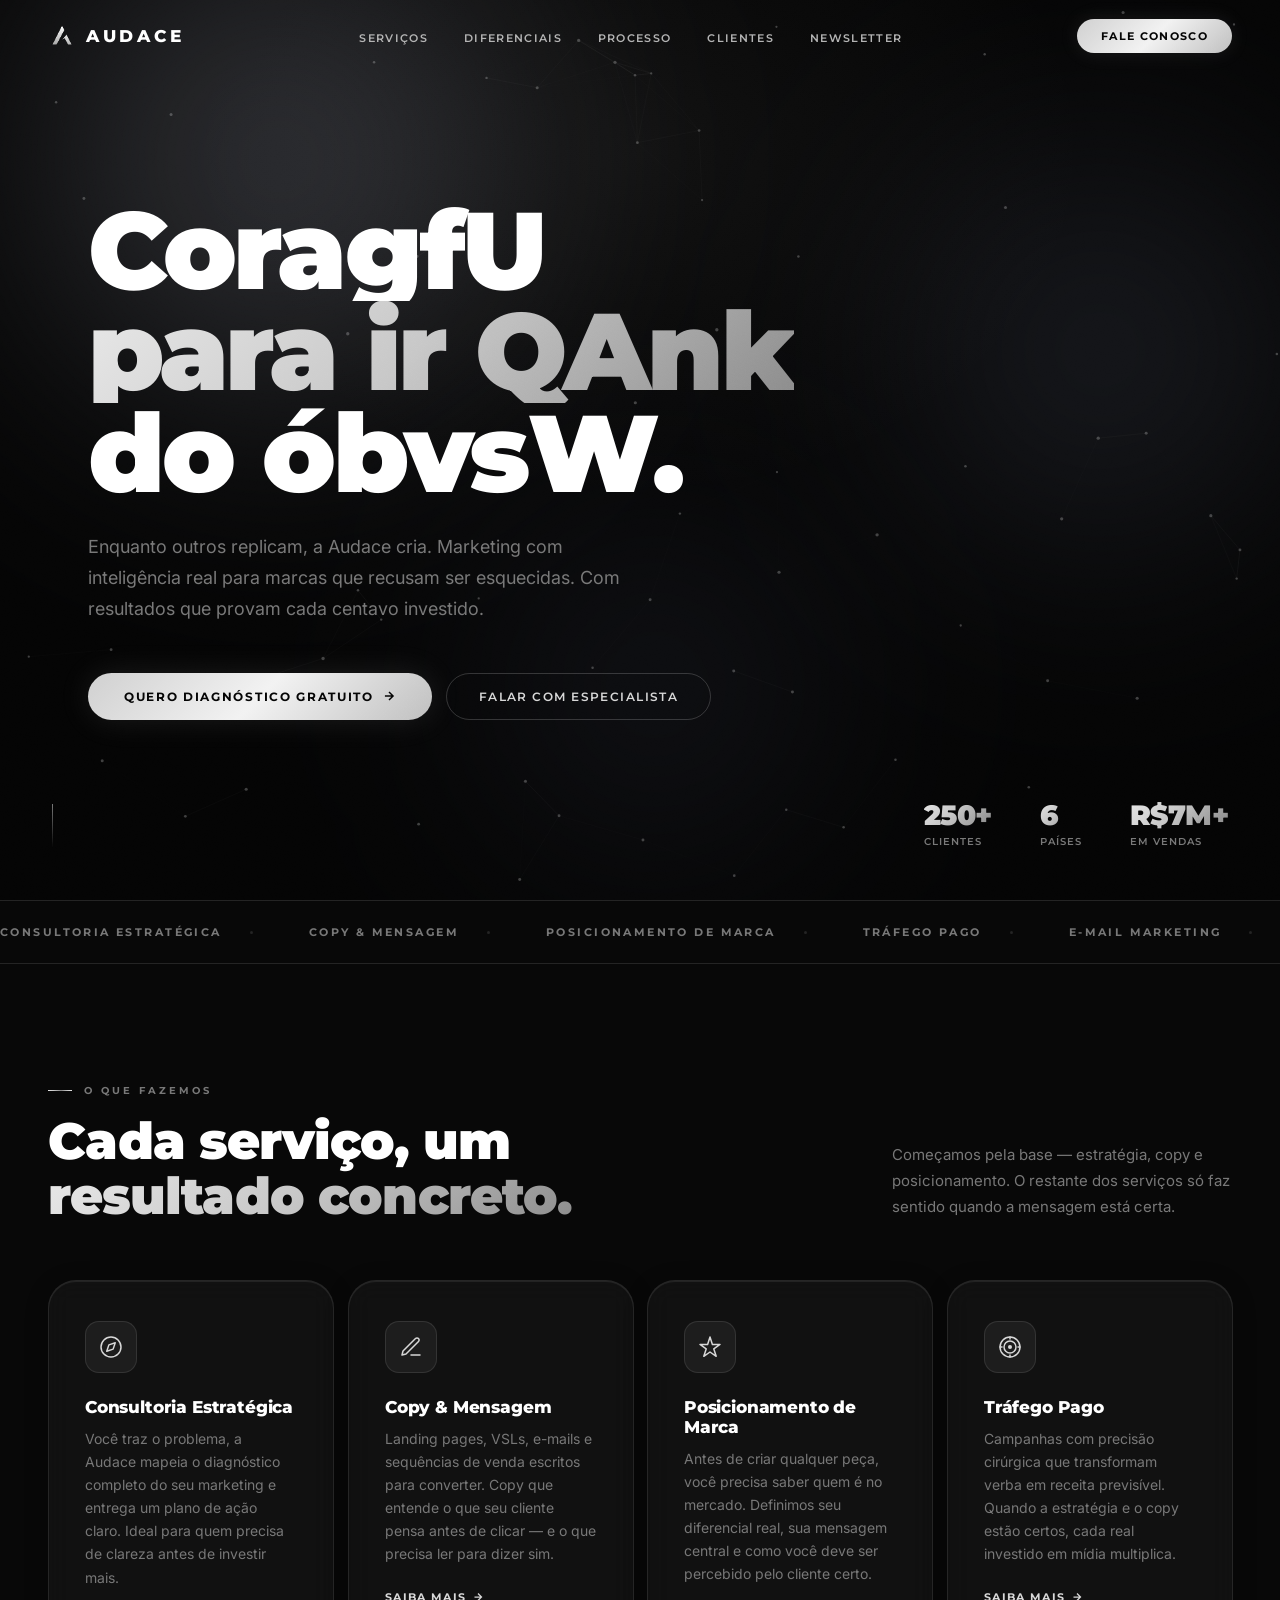
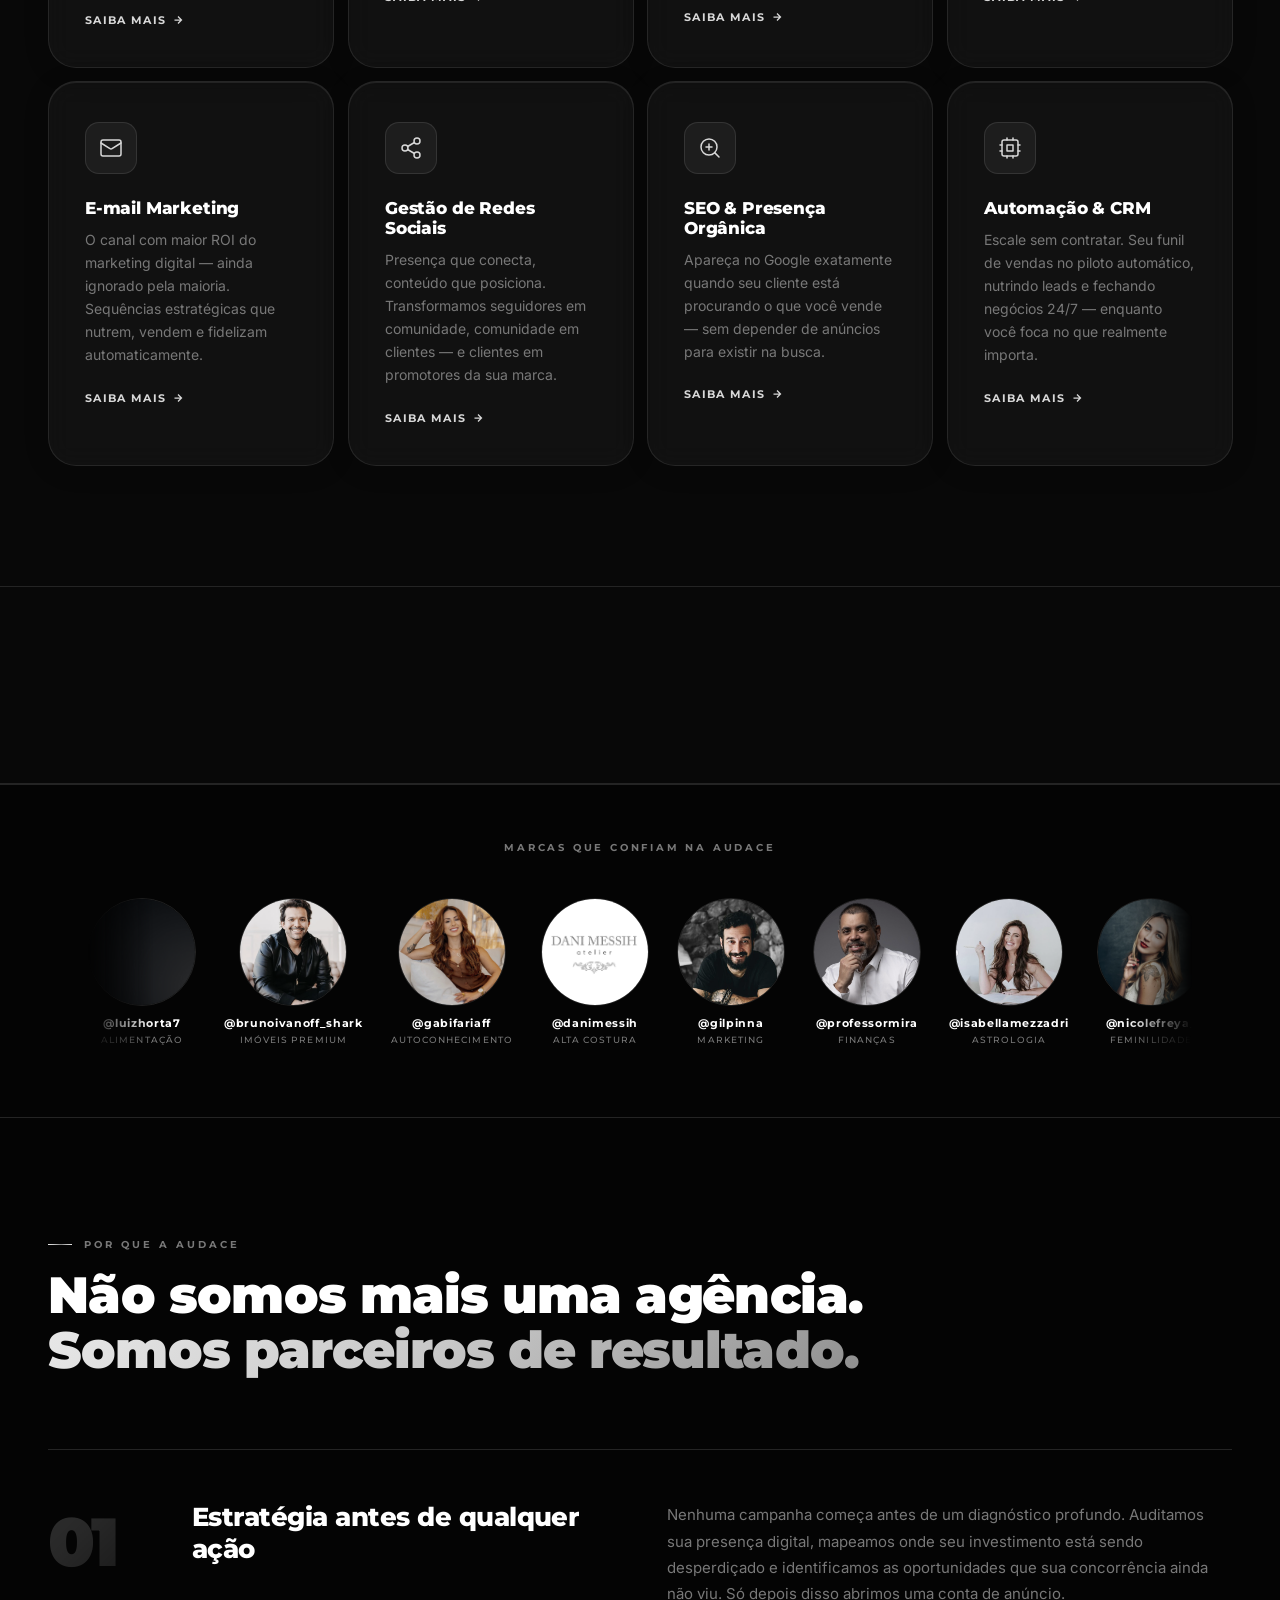
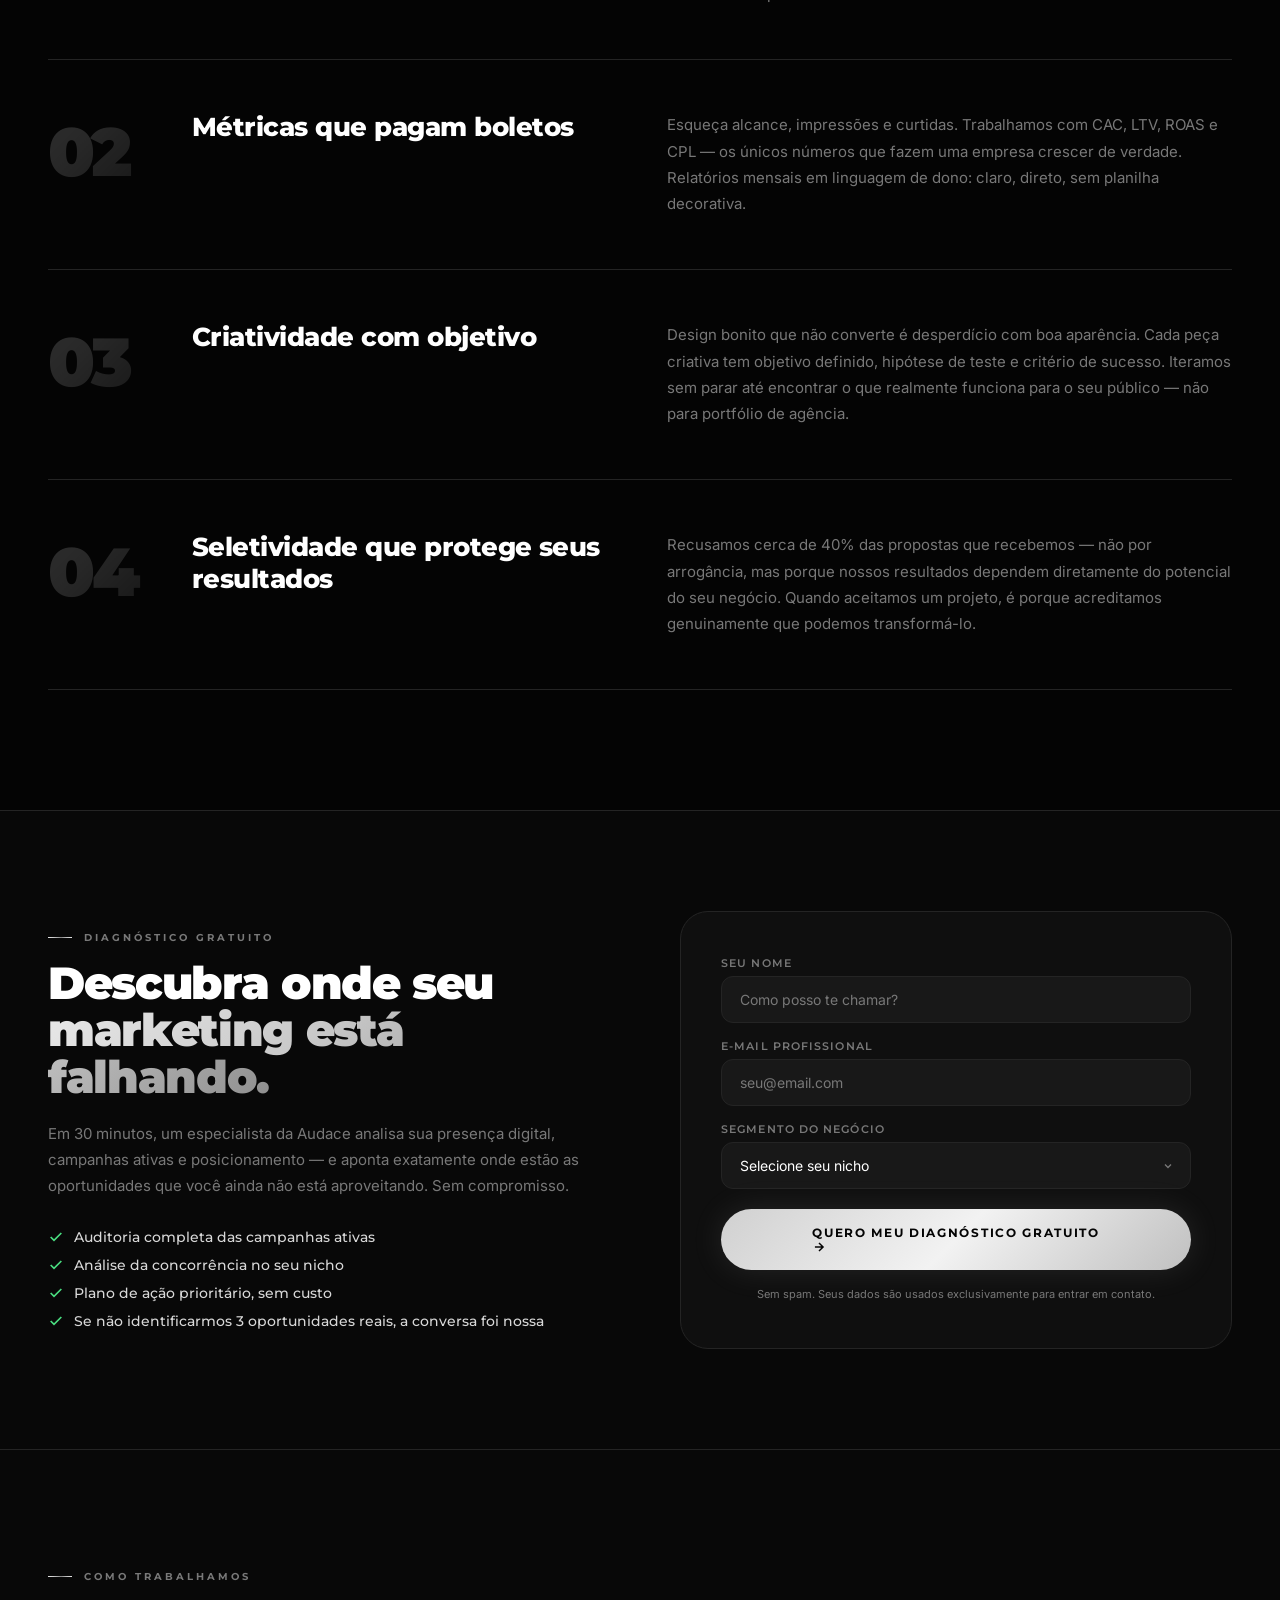
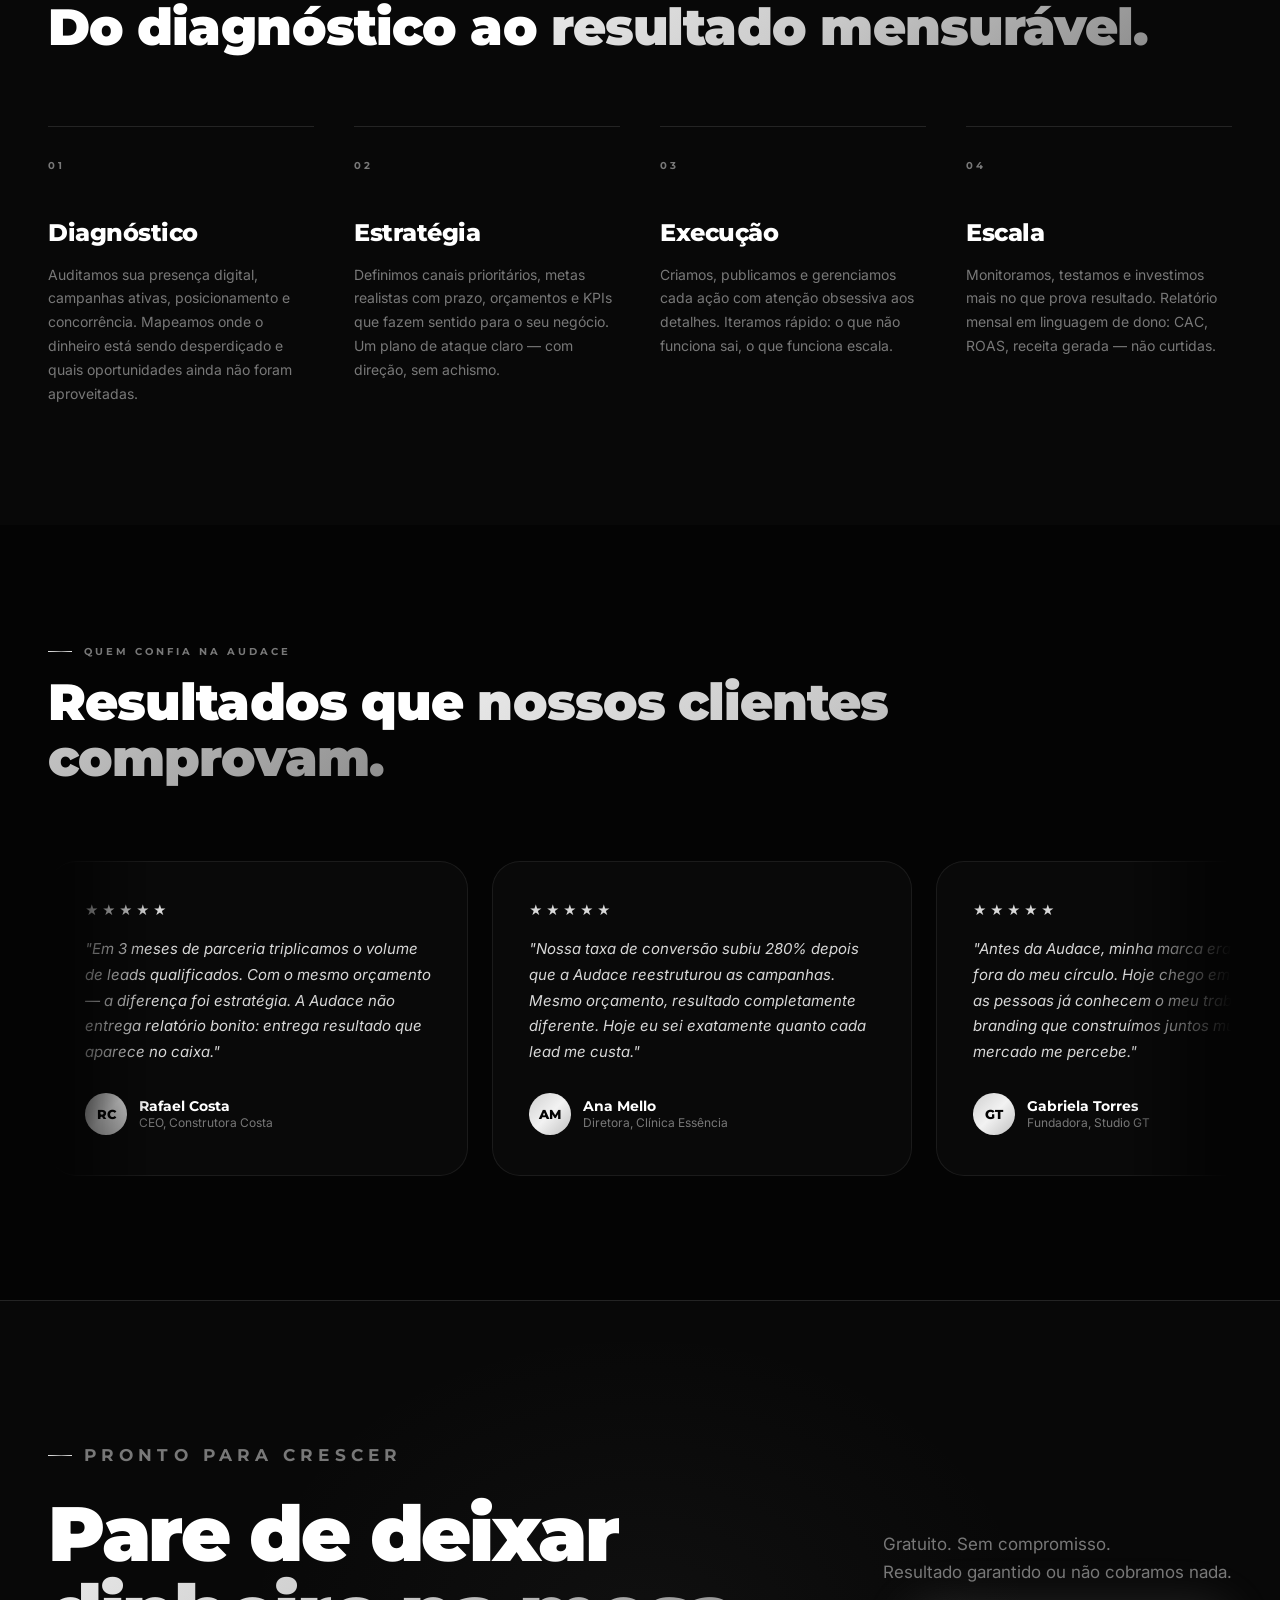
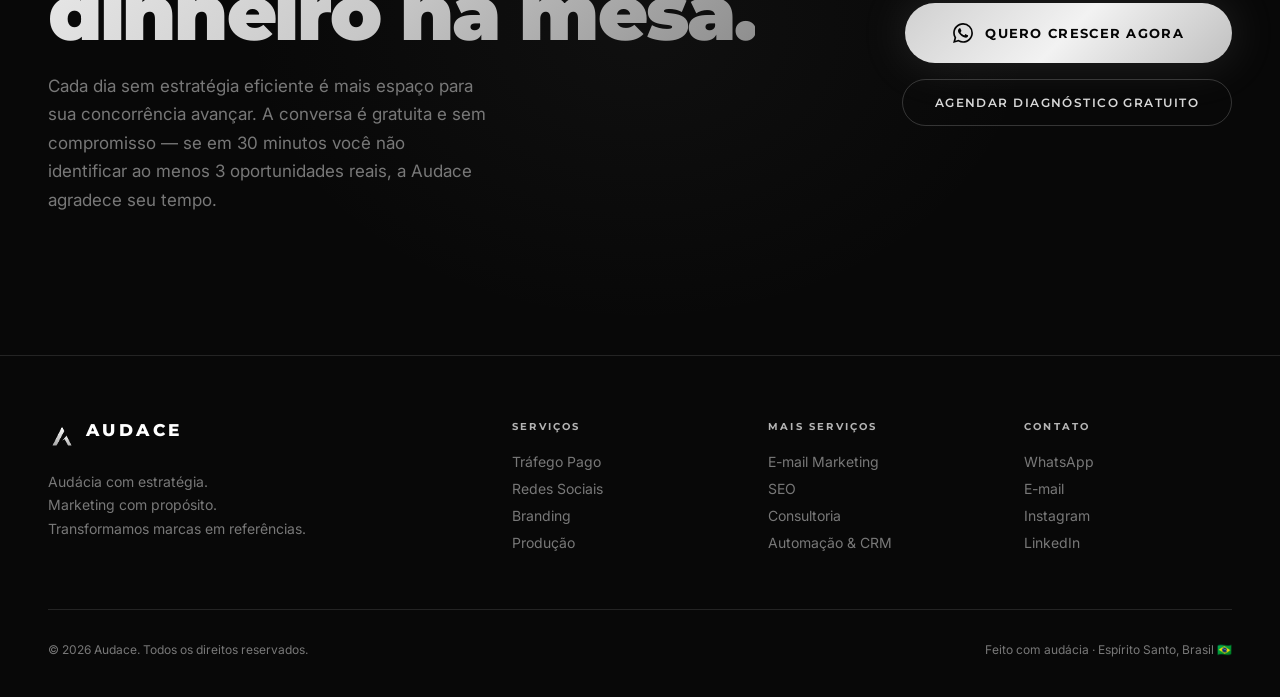
==== index.html @ 220475be "Initial commit — audace-site v2 Co-Authored-By: Claude Sonnet 4.6 <noreply@anthropic.com>" ====
<!DOCTYPE html>
<html lang="pt-BR">
<head>
  <meta charset="UTF-8">
  <meta name="viewport" content="width=device-width, initial-scale=1.0">
  <title>Audace | Marketing que gera receita, não só alcance.</title>
  <meta name="description" content="Agência de marketing digital premium. Tráfego pago, redes sociais, branding e SEO para marcas que querem crescer com previsibilidade — e provar cada centavo investido.">
  <link rel="icon" type="image/svg+xml" href="logo-branca.svg">
  <link rel="stylesheet" href="style.css?v=6">
  <style>
    /* ── HERO ── */
    .hero {
      position: relative;
      min-height: 100vh;
      display: flex;
      align-items: center;
      overflow: hidden;
      background: var(--black);
    }
    canvas#particles {
      position: absolute;
      inset: 0;
      width: 100%; height: 100%;
      opacity: .55;
    }
    .hero-glow {
      position: absolute;
      top: -200px; left: 50%;
      transform: translateX(-50%);
      width: 900px; height: 700px;
      background: radial-gradient(ellipse at center, rgba(160,160,160,0.07) 0%, transparent 70%);
      pointer-events: none;
    }
    .hero-inner {
      position: relative;
      z-index: 2;
      padding: 140px 48px 120px;
      max-width: 1200px;
      margin: 0 auto;
      width: 100%;
    }
    .hero-pretitle {
      display: inline-flex;
      align-items: center;
      gap: 10px;
      font-family: var(--font-head);
      font-size: 11px;
      font-weight: 600;
      letter-spacing: .1em;
      text-transform: uppercase;
      color: var(--silver-light);
      border: 1px solid rgba(255,255,255,0.13);
      box-shadow: inset 0 1px 0 rgba(255,255,255,0.1), 0 4px 20px rgba(0,0,0,0.3);
      padding: 10px 22px;
      border-radius: var(--radius-pill);
      backdrop-filter: blur(16px);
      -webkit-backdrop-filter: blur(16px);
      background: rgba(255,255,255,0.06);
      margin-bottom: 40px;
      opacity: 0;
      animation: fadeSlideUp .8s var(--ease-out) .2s forwards;
    }
    .hero-pretitle span {
      width: 7px; height: 7px;
      background: #4ade80;
      box-shadow: 0 0 8px rgba(74,222,128,0.7), 0 0 16px rgba(74,222,128,0.3);
      border-radius: 50%;
      animation: blink 2s ease-in-out infinite;
    }
    @keyframes blink { 0%,100%{opacity:1;transform:scale(1)} 50%{opacity:.35;transform:scale(.65)} }
    .hero-headline {
      font-family: var(--font-head);
      font-weight: 900;
      font-size: clamp(52px, 8.5vw, 112px);
      line-height: .93;
      letter-spacing: -.03em;
      color: var(--white-pure);
      margin-bottom: 28px;
    }
    .hero-headline .line {
      display: block;
      overflow: hidden;
    }
    .hero-headline .word-inner {
      display: inline-block;
      transform: translateY(110%);
      animation: slideUp .9s var(--ease-out) forwards;
    }
    .hero-headline .line:nth-child(1) .word-inner { animation-delay:.3s; }
    .hero-headline .line:nth-child(2) .word-inner { animation-delay:.45s; }
    .hero-headline .line:nth-child(3) .word-inner { animation-delay:.6s; }
    @keyframes slideUp { to { transform: translateY(0); } }
    .hero-sub {
      font-size: clamp(15px, 1.6vw, 18px);
      line-height: 1.72;
      color: var(--silver-dark);
      max-width: 560px;
      margin-bottom: 48px;
      opacity: 0;
      animation: fadeSlideUp .8s var(--ease-out) .85s forwards;
    }
    .hero-ctas {
      display: flex;
      gap: 14px;
      flex-wrap: wrap;
      opacity: 0;
      animation: fadeSlideUp .8s var(--ease-out) 1s forwards;
    }
    @keyframes fadeSlideUp { from{opacity:0;transform:translateY(20px)} to{opacity:1;transform:none} }
    .hero-numbers {
      position: absolute;
      bottom: 52px; right: 52px;
      display: flex;
      gap: 48px;
      opacity: 0;
      animation: fadeSlideUp .8s var(--ease-out) 1.2s forwards;
    }
    .hn-val {
      font-family: var(--font-head);
      font-weight: 900;
      font-size: 28px;
      letter-spacing: -.02em;
      background: var(--grad-silver);
      background-size: 200% auto;
      -webkit-background-clip: text;
      -webkit-text-fill-color: transparent;
      background-clip: text;
    }
    .hn-lbl {
      font-family: var(--font-head);
      font-size: 10px;
      font-weight: 600;
      letter-spacing: .1em;
      text-transform: uppercase;
      color: var(--silver-dark);
      margin-top: 3px;
    }
    .scroll-indicator {
      position: absolute;
      bottom: 52px; left: 52px;
      display: flex;
      flex-direction: column;
      align-items: flex-start;
      gap: 8px;
      opacity: 0;
      animation: fadeSlideUp .6s var(--ease-out) 1.4s forwards;
    }
    .scroll-indicator span {
      font-family: var(--font-head);
      font-size: 9px;
      font-weight: 600;
      letter-spacing: .3em;
      color: var(--silver-dark);
      text-transform: uppercase;
    }
    .scroll-bar {
      width: 1px; height: 44px;
      background: linear-gradient(to bottom, var(--silver-dark), transparent);
      animation: scrollPulse 2s ease-in-out infinite;
    }
    @keyframes scrollPulse { 0%,100%{opacity:.5;transform:scaleY(1)} 50%{opacity:1;transform:scaleY(.6)} }

    /* ── MARQUEE ── */
    .marquee-wrap {
      padding: 24px 0;
      background: var(--gray-deep);
      border-top: 1px solid var(--gray-border);
      border-bottom: 1px solid var(--gray-border);
      overflow: hidden;
    }
    .marquee-track {
      display: flex;
      gap: 56px;
      animation: marquee 30s linear infinite;
      width: max-content;
    }
    .marquee-track.rev { animation: marqueeRev 30s linear infinite; margin-top: 12px; }
    @keyframes marquee { from{transform:translateX(0)} to{transform:translateX(-50%)} }
    @keyframes marqueeRev { from{transform:translateX(-50%)} to{transform:translateX(0)} }
    .mq-item {
      font-family: var(--font-head);
      font-size: 11px;
      font-weight: 700;
      letter-spacing: .22em;
      color: var(--silver-dark);
      text-transform: uppercase;
      white-space: nowrap;
      display: flex;
      align-items: center;
      gap: 28px;
    }
    .mq-dot { width: 3px; height: 3px; background: var(--gray-border); border-radius: 50%; }

    /* ── SERVICES GRID ── */
    .services-grid {
      display: grid;
      grid-template-columns: repeat(4, 1fr);
      gap: 14px;
      margin-top: 56px;
    }

    /* ── STATS BAND ── */
    .stats-band {
      background: var(--gray-deep);
      border-top: 1px solid var(--gray-border);
      border-bottom: 1px solid var(--gray-border);
      padding: 0;
    }
    .stats-inner {
      max-width: 1200px;
      margin: 0 auto;
      display: grid;
      grid-template-columns: repeat(4, 1fr);
    }
    .stat-box {
      padding: 56px 40px;
      text-align: center;
      border-right: 1px solid var(--gray-border);
    }
    .stat-box:last-child { border-right: none; }
    .stat-val {
      font-family: var(--font-head);
      font-weight: 900;
      font-size: 60px;
      line-height: 1;
      letter-spacing: -.03em;
      background: var(--grad-silver);
      background-size: 200% auto;
      -webkit-background-clip: text;
      -webkit-text-fill-color: transparent;
      background-clip: text;
      animation: shine 6s linear infinite;
    }
    .stat-lbl {
      font-family: var(--font-head);
      font-size: 11px;
      font-weight: 600;
      letter-spacing: .18em;
      text-transform: uppercase;
      color: var(--silver-dark);
      margin-top: 8px;
    }

    /* ── WHY US ── */
    .why-grid {
      display: grid;
      grid-template-columns: repeat(2, 1fr);
      gap: 2px;
      margin-top: 56px;
      background: var(--gray-border);
      border: 1px solid var(--gray-border);
      border-radius: var(--radius-lg);
      overflow: hidden;
    }
    .why-cell {
      background: var(--gray-deep);
      padding: 52px 48px;
      transition: background .3s;
    }
    .why-cell:hover { background: var(--gray-mid); }
    .why-num {
      font-family: var(--font-head);
      font-size: 10px;
      font-weight: 700;
      letter-spacing: .25em;
      color: var(--silver-dark);
      margin-bottom: 20px;
    }
    .why-cell h3 {
      font-family: var(--font-head);
      font-size: 22px;
      font-weight: 800;
      letter-spacing: -.01em;
      color: var(--white-pure);
      margin-bottom: 12px;
    }
    .why-cell p { font-size: 15px; line-height: 1.72; color: var(--silver-dark); }

    /* ── PROCESS ── */
    .process-steps {
      display: grid;
      grid-template-columns: repeat(4, 1fr);
      gap: 2px;
      margin-top: 56px;
      background: var(--gray-border);
      border-radius: var(--radius-lg);
      overflow: hidden;
      border: 1px solid var(--gray-border);
    }
    .step {
      background: var(--gray-deep);
      padding: 44px 36px;
      position: relative;
    }
    .step::before {
      content: attr(data-step);
      font-family: var(--font-head);
      font-size: 10px;
      font-weight: 700;
      letter-spacing: .25em;
      color: var(--silver-dark);
      display: block;
      margin-bottom: 20px;
    }
    .step h3 {
      font-family: var(--font-head);
      font-size: 18px;
      font-weight: 800;
      color: var(--white-pure);
      margin-bottom: 10px;
    }
    .step p { font-size: 14px; line-height: 1.68; color: var(--silver-dark); }

    /* ── TESTIMONIALS ── */
    .testi-grid {
      display: grid;
      grid-template-columns: repeat(3, 1fr);
      gap: 18px;
      margin-top: 56px;
    }
    .testi-card {
      background: rgba(255,255,255,0.022);
      border: 1px solid rgba(255,255,255,0.07);
      border-radius: var(--radius-lg);
      padding: 40px 36px;
      transition: border-color .35s, transform .4s var(--ease-out);
    }
    .testi-card:hover { border-color: rgba(200,200,200,0.18); transform: translateY(-5px); }
    .stars { font-size: 13px; letter-spacing: 3px; color: var(--silver-light); margin-bottom: 18px; }
    .testi-text { font-size: 15px; line-height: 1.72; color: var(--silver-light); font-style: italic; margin-bottom: 28px; }
    .testi-author { display: flex; align-items: center; gap: 12px; }
    .avatar {
      width: 42px; height: 42px;
      border-radius: 50%;
      background: var(--grad-btn);
      display: flex; align-items: center; justify-content: center;
      font-family: var(--font-head);
      font-size: 13px; font-weight: 800;
      color: var(--black);
      flex-shrink: 0;
    }
    .author-name { font-family: var(--font-head); font-size: 14px; font-weight: 700; color: var(--white-pure); }
    .author-role { font-size: 12px; color: var(--silver-dark); }

    /* ── SERVICES EDITORIAL ── */
    .services-editorial { margin-top: 56px; border-top: 1px solid var(--gray-border); }
    .svc-row {
      display: grid;
      grid-template-columns: 52px 1fr 40%;
      gap: 32px;
      align-items: center;
      padding: 28px 0;
      border-bottom: 1px solid var(--gray-border);
      text-decoration: none;
      color: inherit;
      position: relative;
    }
    .svc-num {
      font-family: var(--font-head);
      font-size: 11px; font-weight: 700; letter-spacing: .2em;
      color: var(--silver-dark); transition: color .3s;
    }
    .svc-name {
      font-family: var(--font-head);
      font-size: clamp(20px, 2.6vw, 36px);
      font-weight: 800; letter-spacing: -.025em;
      color: var(--white-pure); line-height: 1;
      transition: letter-spacing .5s var(--ease-out), color .3s;
    }
    .svc-name::after {
      content: ' →';
      opacity: 0; display: inline-block;
      transform: translateX(-8px);
      transition: opacity .3s, transform .4s var(--ease-out);
      font-weight: 400; color: var(--silver-light);
    }
    .svc-desc {
      font-size: 14px; line-height: 1.7;
      color: var(--silver-dark);
      opacity: 0; transform: translateX(8px);
      transition: opacity .4s var(--ease-out), transform .4s var(--ease-out);
    }
    .svc-row:hover .svc-name { letter-spacing: -.01em; color: var(--silver-light); }
    .svc-row:hover .svc-name::after { opacity: 1; transform: translateX(0); }
    .svc-row:hover .svc-desc { opacity: 1; transform: translateX(0); }
    .svc-row:hover .svc-num { color: var(--white-pure); }

    /* ── PROCESS EDITORIAL ── */
    .process-editorial {
      display: grid;
      grid-template-columns: repeat(4, 1fr);
      gap: 40px;
      margin-top: 72px;
    }
    .pe-step { border-top: 1px solid var(--gray-border); padding-top: 32px; }
    .pe-step-label {
      display: block;
      font-family: var(--font-head);
      font-size: 10px; font-weight: 700; letter-spacing: .3em;
      color: var(--silver-dark); text-transform: uppercase;
      margin-bottom: 48px;
    }
    .pe-step h3 {
      font-family: var(--font-head);
      font-size: 24px; font-weight: 800; letter-spacing: -.02em;
      color: var(--white-pure); margin-bottom: 16px; line-height: 1.1;
    }
    .pe-step p { font-size: 14px; line-height: 1.7; color: var(--silver-dark); }

    /* ── CTA EDITORIAL ── */
    .cta-editorial {
      display: grid;
      grid-template-columns: 1fr auto;
      gap: 80px;
      align-items: center;
      text-align: left;
    }
    .cta-right-col {
      display: flex; flex-direction: column;
      align-items: flex-end; gap: 16px;
      min-width: 220px;
    }
    .cta-aside { font-size: 13px; line-height: 1.72; color: var(--silver-dark); text-align: right; }

    /* ── EDITORIAL WHY US ── */
    .why-editorial { margin-top: 72px; border-top: 1px solid var(--gray-border); }
    .why-strip {
      display: grid;
      grid-template-columns: 96px 1fr;
      gap: 48px;
      align-items: start;
      padding: 52px 0;
      border-bottom: 1px solid var(--gray-border);
      cursor: default;
    }
    .why-strip-num {
      font-family: var(--font-head);
      font-size: 68px;
      font-weight: 900;
      line-height: 1;
      letter-spacing: -.04em;
      background: var(--grad-silver);
      background-size: 200% auto;
      -webkit-background-clip: text;
      -webkit-text-fill-color: transparent;
      background-clip: text;
      opacity: .18;
      transition: opacity .5s var(--ease-out);
      padding-top: 6px;
    }
    .why-strip:hover .why-strip-num { opacity: .8; }
    .why-strip-body {
      display: grid;
      grid-template-columns: 1fr 1.3fr;
      gap: 40px;
      align-items: start;
    }
    .why-strip-body h3 {
      font-family: var(--font-head);
      font-size: 26px;
      font-weight: 800;
      letter-spacing: -.02em;
      color: var(--white-pure);
      line-height: 1.2;
    }
    .why-strip-body p { font-size: 15px; line-height: 1.75; color: var(--silver-dark); }

    /* ── EDITORIAL TESTIMONIALS ── */
    .testi-editorial {
      margin-top: 72px;
      position: relative;
      padding-bottom: 64px;
      border-bottom: 1px solid var(--gray-border);
    }
    .testi-quote-mark {
      font-family: Georgia, 'Times New Roman', serif;
      font-size: 260px;
      line-height: .6;
      color: rgba(255,255,255,.04);
      position: absolute;
      top: -10px; left: -20px;
      pointer-events: none;
      user-select: none;
      z-index: 0;
    }
    .testi-featured-text {
      font-family: var(--font-head);
      font-size: clamp(22px, 2.8vw, 36px);
      font-weight: 500;
      line-height: 1.45;
      letter-spacing: -.02em;
      color: var(--white-pure);
      max-width: 860px;
      margin: 0 0 40px;
      font-style: normal;
      position: relative;
      z-index: 1;
    }
    .testi-featured-author { display: flex; align-items: center; gap: 16px; position: relative; z-index: 1; }
    .testi-secondary-grid { display: grid; grid-template-columns: 1fr 1fr; }
    .testi-secondary { padding: 48px 48px 0 0; border-right: 1px solid var(--gray-border); }
    .testi-secondary:last-child { border-right: none; padding-left: 48px; padding-right: 0; }
    .testi-secondary-text { font-size: 16px; line-height: 1.72; color: var(--silver-light); font-style: italic; margin-bottom: 24px; }
    .testi-secondary-author { display: flex; align-items: center; gap: 12px; }

    /* ── CTA FINAL ── */
    .cta-final {
      padding: 140px 48px;
      position: relative;
      overflow: hidden;
      background: var(--gray-deep);
      border-top: 1px solid var(--gray-border);
    }
    .cta-final::before {
      content: '';
      position: absolute;
      top: 50%; left: 50%;
      transform: translate(-50%,-50%);
      width: 800px; height: 600px;
      background: radial-gradient(ellipse, rgba(140,140,140,0.06) 0%, transparent 70%);
      pointer-events: none;
    }
    .cta-final h2 {
      font-family: var(--font-head);
      font-weight: 900;
      font-size: clamp(40px, 6vw, 84px);
      line-height: 1.03;
      letter-spacing: -.03em;
      color: var(--white-pure);
      margin-bottom: 20px;
      position: relative;
      text-align: left;
    }
    .cta-final p {
      font-size: 17px;
      line-height: 1.68;
      color: var(--silver-dark);
      max-width: 460px;
      margin: 0;
      position: relative;
      text-align: left;
    }
    .cta-row { display: flex; gap: 14px; justify-content: center; flex-wrap: wrap; position: relative; }

    /* ── RESPONSIVE ── */
    @media (max-width: 1100px) { .services-grid { grid-template-columns: repeat(2,1fr); } .stats-inner { grid-template-columns: repeat(2,1fr); } .stat-box:nth-child(2) { border-right: none; } .stat-box:nth-child(3) { border-top: 1px solid var(--gray-border); } }
    /* ── TESTIMONIALS MARQUEE ── */
    .testi-marquee-wrap {
      overflow: hidden;
      margin-top: 56px;
      padding: 20px 0 4px;
      mask-image: linear-gradient(to right, transparent 0%, black 9%, black 91%, transparent 100%);
      -webkit-mask-image: linear-gradient(to right, transparent 0%, black 9%, black 91%, transparent 100%);
    }
    .testi-track {
      display: flex;
      will-change: transform;
      animation: testiScroll 65s linear infinite;
    }
    .testi-track:hover { animation-play-state: paused; }
    @keyframes testiScroll {
      from { transform: translateX(0); }
      to   { transform: translateX(-50%); }
    }
    .testi-track .testi-card {
      width: 420px;
      flex-shrink: 0;
      margin-right: 24px;
    }

    @media (max-width: 1024px) { .svc-row { grid-template-columns: 44px 1fr; } .svc-desc { display: none; } .process-editorial { grid-template-columns: repeat(2, 1fr); } .cta-editorial { grid-template-columns: 1fr; gap: 48px; } .cta-right-col { align-items: flex-start; } .cta-aside { text-align: left; } }
    @media (max-width: 768px) { .hero-inner { padding: 120px 24px 100px; } .hero-numbers { display: none; } .scroll-indicator { display: none; } .why-grid { grid-template-columns: 1fr; } .process-steps { grid-template-columns: repeat(2,1fr); } .testi-grid { grid-template-columns: 1fr; } .why-strip { grid-template-columns: 56px 1fr; gap: 24px; padding: 36px 0; } .why-strip-num { font-size: 44px; } .why-strip-body { grid-template-columns: 1fr; gap: 12px; } .testi-secondary-grid { grid-template-columns: 1fr; } .testi-secondary { padding: 36px 0 0; border-right: none; border-top: 1px solid var(--gray-border); } .testi-secondary:last-child { padding-left: 0; } .testi-quote-mark { font-size: 140px; } .svc-row { grid-template-columns: 36px 1fr; gap: 16px; padding: 22px 0; } .svc-name { font-size: 22px; } }
    @media (max-width: 600px) { .services-grid { grid-template-columns: 1fr; } .stats-inner { grid-template-columns: repeat(2,1fr); } .process-steps { grid-template-columns: 1fr; } .process-editorial { grid-template-columns: 1fr; } }

    /* ── CLIENTS LOGO BAR ── */
    .clients-section {
      background: var(--black);
      border-top: 1px solid var(--gray-border);
      border-bottom: 1px solid var(--gray-border);
      padding: 56px 0;
      overflow: hidden;
    }
    .clients-inner { max-width: 1200px; margin: 0 auto; padding: 0 48px; }
    .clients-label {
      font-family: var(--font-head);
      font-size: 10px;
      font-weight: 700;
      letter-spacing: .28em;
      text-transform: uppercase;
      color: var(--silver-dark);
      text-align: center;
      margin-bottom: 36px;
    }
    .clients-track-wrap {
      overflow-x: auto;
      overflow-y: hidden;
      -webkit-overflow-scrolling: touch;
      scrollbar-width: none;
      cursor: grab;
      mask-image: linear-gradient(to right, transparent 0%, black 6%, black 94%, transparent 100%);
      -webkit-mask-image: linear-gradient(to right, transparent 0%, black 6%, black 94%, transparent 100%);
    }
    .clients-track-wrap::-webkit-scrollbar { display: none; }
    .clients-track-wrap.dragging { cursor: grabbing; }
    .clients-track-wrap.dragging .clients-track { animation-play-state: paused; }
    .clients-track {
      display: flex;
      gap: 28px;
      width: max-content;
      animation: clientsScroll 50s linear infinite;
      padding: 8px 0 16px;
    }
    .clients-track:hover { animation-play-state: paused; }
    @keyframes clientsScroll {
      from { transform: translateX(0); }
      to   { transform: translateX(-50%); }
    }
    .client-item {
      display: flex;
      flex-direction: column;
      align-items: center;
      gap: 10px;
      flex-shrink: 0;
      cursor: pointer;
      transition: transform .3s var(--ease-out);
    }
    .client-item:hover { transform: translateY(-4px); }
    .client-item img {
      width: 108px;
      height: 108px;
      border-radius: 50%;
      object-fit: cover;
      border: 1.5px solid var(--gray-border);
      filter: grayscale(30%);
      transition: filter .35s, border-color .35s;
    }
    .client-item:hover img {
      filter: grayscale(0%);
      border-color: var(--silver-dark);
    }
    .client-item span {
      font-family: var(--font-head);
      font-size: 11px;
      font-weight: 700;
      letter-spacing: .06em;
      color: #fff;
      white-space: nowrap;
    }
    .client-item .client-nicho {
      font-size: 9px;
      font-weight: 500;
      letter-spacing: .12em;
      text-transform: uppercase;
      color: var(--silver-dark);
      margin-top: -6px;
    }

    /* ── LEAD CAPTURE FORM ── */
    .lead-form-section {
      background: var(--gray-deep);
      border-top: 1px solid var(--gray-border);
      border-bottom: 1px solid var(--gray-border);
      padding: 100px 48px;
    }
    .lead-form-inner {
      max-width: 1200px;
      margin: 0 auto;
      display: grid;
      grid-template-columns: 1fr 1fr;
      gap: 80px;
      align-items: center;
    }
    .lead-form-title {
      font-family: var(--font-head);
      font-weight: 900;
      font-size: clamp(30px, 3.5vw, 48px);
      line-height: 1.05;
      letter-spacing: -.03em;
      color: var(--white-pure);
      margin: 16px 0 20px;
    }
    .lead-form-sub {
      font-size: 15px;
      line-height: 1.75;
      color: var(--silver-dark);
      margin-bottom: 28px;
    }
    .lead-form-benefits {
      display: flex;
      flex-direction: column;
      gap: 10px;
      list-style: none;
    }
    .lead-form-benefits li {
      display: flex;
      align-items: center;
      gap: 10px;
      font-size: 14px;
      color: var(--silver-light);
      font-family: var(--font-head);
      font-weight: 500;
    }
    .lead-form-benefits li svg { color: #4ade80; flex-shrink: 0; }
    .lead-form-right {
      background: rgba(255,255,255,0.028);
      border: 1px solid var(--gray-border);
      border-radius: var(--radius-lg);
      padding: 44px 40px;
    }
    .lead-form {
      display: flex;
      flex-direction: column;
      gap: 16px;
    }
    .form-group {
      display: flex;
      flex-direction: column;
      gap: 6px;
    }
    .form-group label {
      font-family: var(--font-head);
      font-size: 11px;
      font-weight: 600;
      letter-spacing: .1em;
      text-transform: uppercase;
      color: var(--silver-dark);
    }
    .form-group input,
    .form-group select {
      background: rgba(255,255,255,0.04);
      border: 1px solid var(--gray-border);
      border-radius: var(--radius-sm);
      padding: 14px 18px;
      font-family: var(--font-body);
      font-size: 14px;
      color: var(--white-pure);
      outline: none;
      transition: border-color .25s, background .25s;
      -webkit-appearance: none;
      appearance: none;
    }
    .form-group select {
      background-image: url("data:image/svg+xml,%3Csvg xmlns='http://www.w3.org/2000/svg' width='12' height='12' viewBox='0 0 24 24' fill='none' stroke='%23787878' stroke-width='2.5'%3E%3Cpolyline points='6 9 12 15 18 9'/%3E%3C/svg%3E");
      background-repeat: no-repeat;
      background-position: right 16px center;
      padding-right: 40px;
      cursor: pointer;
    }
    .form-group select option { background: #161616; color: var(--white-pure); }
    .form-group input:focus,
    .form-group select:focus {
      border-color: var(--silver-dark);
      background: rgba(255,255,255,0.07);
    }
    .form-group input::placeholder { color: var(--silver-dark); }
    .lead-form-btn { width: 100%; justify-content: center; margin-top: 4px; }
    .form-privacy {
      font-size: 11px;
      color: var(--silver-dark);
      text-align: center;
      line-height: 1.6;
    }
    .lead-form-success {
      flex-direction: column;
      align-items: center;
      text-align: center;
      gap: 12px;
      padding: 20px 0;
    }
    .lead-form-success svg { color: #4ade80; }
    .lead-form-success h3 {
      font-family: var(--font-head);
      font-size: 20px;
      font-weight: 800;
      color: var(--white-pure);
    }
    .lead-form-success p { font-size: 14px; color: var(--silver-dark); }

    /* ── EXIT INTENT POPUP ── */
    .exit-overlay {
      position: fixed;
      inset: 0;
      background: rgba(0,0,0,0.85);
      backdrop-filter: blur(12px);
      -webkit-backdrop-filter: blur(12px);
      z-index: 99999;
      display: flex;
      align-items: center;
      justify-content: center;
      padding: 24px;
      opacity: 0;
      pointer-events: none;
      transition: opacity .4s var(--ease-out);
    }
    .exit-overlay.active {
      opacity: 1;
      pointer-events: all;
    }
    .exit-popup {
      background: var(--gray-deep);
      border: 1px solid var(--gray-border);
      border-radius: var(--radius-lg);
      max-width: 900px;
      width: 100%;
      position: relative;
      transform: translateY(24px) scale(.97);
      transition: transform .4s var(--ease-out);
      overflow: hidden;
    }
    .exit-overlay.active .exit-popup {
      transform: translateY(0) scale(1);
    }
    .exit-close {
      position: absolute;
      top: 20px; right: 20px;
      background: rgba(255,255,255,0.06);
      border: 1px solid var(--gray-border);
      border-radius: 50%;
      width: 36px; height: 36px;
      display: flex; align-items: center; justify-content: center;
      color: var(--silver-dark);
      cursor: pointer;
      transition: background .2s, color .2s;
      z-index: 2;
    }
    .exit-close:hover { background: rgba(255,255,255,0.12); color: var(--white-pure); }
    .exit-popup-body {
      display: grid;
      grid-template-columns: 1.1fr 1fr;
    }
    .exit-left {
      padding: 52px 48px;
      background: linear-gradient(135deg, rgba(255,255,255,0.025) 0%, transparent 100%);
      border-right: 1px solid var(--gray-border);
    }
    .exit-right {
      padding: 52px 44px;
      display: flex;
      flex-direction: column;
      justify-content: center;
    }
    .exit-icon {
      width: 52px; height: 52px;
      background: rgba(255,255,255,0.06);
      border: 1px solid var(--gray-border);
      border-radius: var(--radius-md);
      display: flex; align-items: center; justify-content: center;
      color: var(--silver-light);
      margin-bottom: 24px;
    }
    .exit-tag {
      font-family: var(--font-head);
      font-size: 10px;
      font-weight: 700;
      letter-spacing: .22em;
      text-transform: uppercase;
      color: var(--silver-dark);
      margin-bottom: 14px;
    }
    .exit-title {
      font-family: var(--font-head);
      font-weight: 900;
      font-size: clamp(22px, 2.4vw, 32px);
      line-height: 1.1;
      letter-spacing: -.025em;
      color: var(--white-pure);
      margin-bottom: 16px;
    }
    .exit-sub {
      font-size: 14px;
      line-height: 1.72;
      color: var(--silver-dark);
      margin-bottom: 20px;
    }
    .exit-list {
      list-style: none;
      display: flex;
      flex-direction: column;
      gap: 8px;
    }
    .exit-list li {
      font-size: 13px;
      color: var(--silver-light);
      font-family: var(--font-head);
      font-weight: 500;
    }
    .exit-form-title {
      font-family: var(--font-head);
      font-size: 16px;
      font-weight: 800;
      color: var(--white-pure);
      margin-bottom: 8px;
      letter-spacing: -.01em;
    }
    .exit-form-subtitle {
      font-size: 13px;
      color: var(--silver-dark);
      line-height: 1.6;
      margin-bottom: 24px;
    }
    .exit-form {
      display: flex;
      flex-direction: column;
      gap: 14px;
    }
    .exit-form-success {
      flex-direction: column;
      align-items: center;
      text-align: center;
      gap: 12px;
      padding: 20px 0;
    }
    .exit-form-success svg { color: #4ade80; }
    .exit-form-success h3 {
      font-family: var(--font-head);
      font-size: 18px;
      font-weight: 800;
      color: var(--white-pure);
    }
    .exit-form-success p { font-size: 13px; color: var(--silver-dark); }

    /* ── RESPONSIVE ADDITIONS ── */
    @media (max-width: 900px) {
      .lead-form-inner { grid-template-columns: 1fr; gap: 48px; }
      .exit-popup-body { grid-template-columns: 1fr; }
      .exit-left { border-right: none; border-bottom: 1px solid var(--gray-border); padding: 40px 32px 36px; }
      .exit-right { padding: 36px 32px 40px; }
    }
    @media (max-width: 600px) {
      .lead-form-section { padding: 72px 24px; }
      .clients-inner { padding: 0 24px; }
      .client-item img { width: 60px; height: 60px; }
    }
  </style>
</head>
<body>
  <div id="scroll-progress"></div>

  <!-- NAV -->
  <nav id="nav">
    <a href="index-v2.html" class="nav-logo">
      <img class="logo-mark" src="logo-branca.svg" alt="Audace">
      <span class="logo-text">AUDACE</span>
    </a>
    <ul class="nav-links">
      <li><a href="#servicos">Serviços</a></li>
      <li><a href="#diferenciais">Diferenciais</a></li>
      <li><a href="#processo">Processo</a></li>
      <li><a href="#depoimentos">Clientes</a></li>
      <li><a href="https://alemdobranding.substack.com/" target="_blank" rel="noopener">Newsletter</a></li>
    </ul>
    <a href="https://wa.me/5527998805559?text=Ol%C3%A1!%20Vim%20pelo%20site%20da%20Audace%20e%20gostaria%20de%20conversar%20sobre%20marketing%20para%20meu%20neg%C3%B3cio." class="btn-nav" target="_blank" rel="noopener">Fale Conosco</a>
  </nav>

  <!-- HERO -->
  <section class="hero">
    <canvas id="particles"></canvas>
    <div class="hero-glow"></div>
    <div class="aurora-orb aurora-1"></div>
    <div class="aurora-orb aurora-2"></div>
    <div class="aurora-orb aurora-3"></div>
    <div class="hero-inner">
      <h1 class="hero-headline">
        <span class="line"><span class="word-inner">Coragem</span></span>
        <span class="line"><span class="word-inner gradient-text">para ir além</span></span>
        <span class="line"><span class="word-inner">do óbvio.</span></span>
      </h1>
      <p class="hero-sub">
        Enquanto outros replicam, a Audace cria. Marketing com inteligência real para marcas que recusam ser esquecidas. Com resultados que provam cada centavo investido.
      </p>
      <div class="hero-ctas">
        <a href="#diagnostico" class="btn-primary">
          Quero diagnóstico gratuito
          <svg width="14" height="14" fill="none" stroke="currentColor" stroke-width="2.5" viewBox="0 0 24 24"><path d="M5 12h14M12 5l7 7-7 7"/></svg>
        </a>
        <a href="https://wa.me/5527998805559?text=Ol%C3%A1!%20Vim%20pelo%20site%20da%20Audace%20e%20gostaria%20de%20conversar%20sobre%20marketing%20para%20meu%20neg%C3%B3cio." class="btn-ghost" target="_blank" rel="noopener">Falar com especialista</a>
      </div>
    </div>
    <div class="hero-numbers">
      <div><div class="hn-val" data-count="250" data-suffix="+">0</div><div class="hn-lbl">Clientes</div></div>
      <div><div class="hn-val" data-count="6">0</div><div class="hn-lbl">Países</div></div>
      <div><div class="hn-val" data-prefix="R$" data-count="7" data-suffix="M+">0</div><div class="hn-lbl">Em Vendas</div></div>
    </div>
    <div class="scroll-indicator">
      <div class="scroll-bar"></div>
    </div>
  </section>

  <!-- MARQUEE -->
  <div class="marquee-wrap">
    <div class="marquee-track">
      <span class="mq-item">Consultoria Estratégica <span class="mq-dot"></span></span>
      <span class="mq-item">Copy & Mensagem <span class="mq-dot"></span></span>
      <span class="mq-item">Posicionamento de Marca <span class="mq-dot"></span></span>
      <span class="mq-item">Tráfego Pago <span class="mq-dot"></span></span>
      <span class="mq-item">E-mail Marketing <span class="mq-dot"></span></span>
      <span class="mq-item">Gestão de Redes Sociais <span class="mq-dot"></span></span>
      <span class="mq-item">SEO & Conteúdo Orgânico <span class="mq-dot"></span></span>
      <span class="mq-item">Automação & CRM <span class="mq-dot"></span></span>
      <!-- loop clone -->
      <span class="mq-item">Consultoria Estratégica <span class="mq-dot"></span></span>
      <span class="mq-item">Copy & Mensagem <span class="mq-dot"></span></span>
      <span class="mq-item">Posicionamento de Marca <span class="mq-dot"></span></span>
      <span class="mq-item">Tráfego Pago <span class="mq-dot"></span></span>
      <span class="mq-item">E-mail Marketing <span class="mq-dot"></span></span>
      <span class="mq-item">Gestão de Redes Sociais <span class="mq-dot"></span></span>
      <span class="mq-item">SEO & Conteúdo Orgânico <span class="mq-dot"></span></span>
      <span class="mq-item">Automação & CRM <span class="mq-dot"></span></span>
    </div>
  </div>

  <!-- SERVICES -->
  <section class="section spotlight-section" id="servicos" style="background:var(--gray-deep);">
    <div style="max-width:1200px;margin:0 auto;position:relative;z-index:1;">
      <p class="section-label reveal">O que fazemos</p>
      <div style="display:flex;justify-content:space-between;align-items:flex-end;flex-wrap:wrap;gap:24px;margin-bottom:0;">
        <h2 class="section-title reveal">Cada serviço, um <br><span class="gradient-text">resultado concreto.</span></h2>
        <p class="reveal" style="font-size:15px;line-height:1.72;color:var(--silver-dark);max-width:340px;padding-bottom:4px;">Começamos pela base — estratégia, copy e posicionamento. O restante dos serviços só faz sentido quando a mensagem está certa.</p>
      </div>
      <div class="services-grid">
        <a href="servicos/consultoria.html" class="service-card reveal">
          <div class="service-icon">
            <svg viewBox="0 0 24 24" fill="none" stroke="currentColor" stroke-width="1.5" stroke-linecap="round" stroke-linejoin="round">
              <circle cx="12" cy="12" r="10"/>
              <polygon points="16.24 7.76 14.12 14.12 7.76 16.24 9.88 9.88 16.24 7.76"/>
            </svg>
          </div>
          <h3>Consultoria Estratégica</h3>
          <p>Você traz o problema, a Audace mapeia o diagnóstico completo do seu marketing e entrega um plano de ação claro. Ideal para quem precisa de clareza antes de investir mais.</p>
          <span class="service-link">Saiba mais <svg width="12" height="12" fill="none" stroke="currentColor" stroke-width="2.5" viewBox="0 0 24 24"><path d="M5 12h14M12 5l7 7-7 7"/></svg></span>
        </a>
        <a href="servicos/copy.html" class="service-card reveal">
          <div class="service-icon">
            <svg viewBox="0 0 24 24" fill="none" stroke="currentColor" stroke-width="1.5" stroke-linecap="round" stroke-linejoin="round">
              <path d="M12 20h9"/><path d="M16.5 3.5a2.121 2.121 0 013 3L7 19l-4 1 1-4L16.5 3.5z"/>
            </svg>
          </div>
          <h3>Copy & Mensagem</h3>
          <p>Landing pages, VSLs, e-mails e sequências de venda escritos para converter. Copy que entende o que seu cliente pensa antes de clicar — e o que precisa ler para dizer sim.</p>
          <span class="service-link">Saiba mais <svg width="12" height="12" fill="none" stroke="currentColor" stroke-width="2.5" viewBox="0 0 24 24"><path d="M5 12h14M12 5l7 7-7 7"/></svg></span>
        </a>
        <a href="servicos/branding.html" class="service-card reveal">
          <div class="service-icon">
            <svg viewBox="0 0 24 24" fill="none" stroke="currentColor" stroke-width="1.5" stroke-linecap="round" stroke-linejoin="round">
              <path d="M12 2l2.4 7.4H22l-6.2 4.5 2.4 7.4L12 17l-6.2 4.3 2.4-7.4L2 9.4h7.6z"/>
            </svg>
          </div>
          <h3>Posicionamento de Marca</h3>
          <p>Antes de criar qualquer peça, você precisa saber quem é no mercado. Definimos seu diferencial real, sua mensagem central e como você deve ser percebido pelo cliente certo.</p>
          <span class="service-link">Saiba mais <svg width="12" height="12" fill="none" stroke="currentColor" stroke-width="2.5" viewBox="0 0 24 24"><path d="M5 12h14M12 5l7 7-7 7"/></svg></span>
        </a>
        <a href="servicos/trafego-pago.html" class="service-card reveal">
          <div class="service-icon">
            <svg viewBox="0 0 24 24" fill="none" stroke="currentColor" stroke-width="1.5" stroke-linecap="round" stroke-linejoin="round">
              <circle cx="12" cy="12" r="10"/><circle cx="12" cy="12" r="6"/><circle cx="12" cy="12" r="2" fill="currentColor" stroke="none"/>
              <line x1="12" y1="2" x2="12" y2="4"/><line x1="12" y1="20" x2="12" y2="22"/>
              <line x1="2" y1="12" x2="4" y2="12"/><line x1="20" y1="12" x2="22" y2="12"/>
            </svg>
          </div>
          <h3>Tráfego Pago</h3>
          <p>Campanhas com precisão cirúrgica que transformam verba em receita previsível. Quando a estratégia e o copy estão certos, cada real investido em mídia multiplica.</p>
          <span class="service-link">Saiba mais <svg width="12" height="12" fill="none" stroke="currentColor" stroke-width="2.5" viewBox="0 0 24 24"><path d="M5 12h14M12 5l7 7-7 7"/></svg></span>
        </a>
        <a href="servicos/email-marketing.html" class="service-card reveal">
          <div class="service-icon">
            <svg viewBox="0 0 24 24" fill="none" stroke="currentColor" stroke-width="1.5" stroke-linecap="round" stroke-linejoin="round">
              <rect x="2" y="4" width="20" height="16" rx="2"/>
              <path d="m22 7-8.97 5.7a1.94 1.94 0 0 1-2.06 0L2 7"/>
            </svg>
          </div>
          <h3>E-mail Marketing</h3>
          <p>O canal com maior ROI do marketing digital — ainda ignorado pela maioria. Sequências estratégicas que nutrem, vendem e fidelizam automaticamente.</p>
          <span class="service-link">Saiba mais <svg width="12" height="12" fill="none" stroke="currentColor" stroke-width="2.5" viewBox="0 0 24 24"><path d="M5 12h14M12 5l7 7-7 7"/></svg></span>
        </a>
        <a href="servicos/social-media.html" class="service-card reveal">
          <div class="service-icon">
            <svg viewBox="0 0 24 24" fill="none" stroke="currentColor" stroke-width="1.5" stroke-linecap="round" stroke-linejoin="round">
              <circle cx="18" cy="5" r="3"/><circle cx="6" cy="12" r="3"/><circle cx="18" cy="19" r="3"/>
              <line x1="8.59" y1="13.51" x2="15.42" y2="17.49"/><line x1="15.41" y1="6.51" x2="8.59" y2="10.49"/>
            </svg>
          </div>
          <h3>Gestão de Redes Sociais</h3>
          <p>Presença que conecta, conteúdo que posiciona. Transformamos seguidores em comunidade, comunidade em clientes — e clientes em promotores da sua marca.</p>
          <span class="service-link">Saiba mais <svg width="12" height="12" fill="none" stroke="currentColor" stroke-width="2.5" viewBox="0 0 24 24"><path d="M5 12h14M12 5l7 7-7 7"/></svg></span>
        </a>
        <a href="servicos/seo.html" class="service-card reveal">
          <div class="service-icon">
            <svg viewBox="0 0 24 24" fill="none" stroke="currentColor" stroke-width="1.5" stroke-linecap="round" stroke-linejoin="round">
              <circle cx="11" cy="11" r="8"/><path d="m21 21-4.35-4.35"/>
              <path d="M8 11h6M11 8v6"/>
            </svg>
          </div>
          <h3>SEO & Presença Orgânica</h3>
          <p>Apareça no Google exatamente quando seu cliente está procurando o que você vende — sem depender de anúncios para existir na busca.</p>
          <span class="service-link">Saiba mais <svg width="12" height="12" fill="none" stroke="currentColor" stroke-width="2.5" viewBox="0 0 24 24"><path d="M5 12h14M12 5l7 7-7 7"/></svg></span>
        </a>
        <a href="servicos/automacao-crm.html" class="service-card reveal">
          <div class="service-icon">
            <svg viewBox="0 0 24 24" fill="none" stroke="currentColor" stroke-width="1.5" stroke-linecap="round" stroke-linejoin="round">
              <rect x="4" y="4" width="16" height="16" rx="2"/><rect x="9" y="9" width="6" height="6"/>
              <path d="M15 2v2M15 20v2M9 2v2M9 20v2M2 15h2M20 15h2M2 9h2M20 9h2"/>
            </svg>
          </div>
          <h3>Automação & CRM</h3>
          <p>Escale sem contratar. Seu funil de vendas no piloto automático, nutrindo leads e fechando negócios 24/7 — enquanto você foca no que realmente importa.</p>
          <span class="service-link">Saiba mais <svg width="12" height="12" fill="none" stroke="currentColor" stroke-width="2.5" viewBox="0 0 24 24"><path d="M5 12h14M12 5l7 7-7 7"/></svg></span>
        </a>
      </div>
    </div>
  </section>

  <!-- STATS -->
  <div class="stats-band">
    <div class="stats-inner">
      <div class="stat-box reveal">
        <div class="stat-val" data-count="250" data-suffix="+">0</div>
        <div class="stat-lbl">Clientes Atendidos</div>
      </div>
      <div class="stat-box reveal">
        <div class="stat-val" data-count="6">0</div>
        <div class="stat-lbl">Países de Atuação</div>
      </div>
      <div class="stat-box reveal">
        <div class="stat-val" data-count="8" data-suffix="+">0</div>
        <div class="stat-lbl">Anos de Mercado</div>
      </div>
      <div class="stat-box reveal">
        <div class="stat-val" data-prefix="R$" data-count="7" data-suffix="M+">0</div>
        <div class="stat-lbl">Em Vendas Geradas</div>
      </div>
    </div>
  </div>

  <!-- CLIENTS LOGO BAR -->
  <section class="clients-section">
    <div class="clients-inner">
      <p class="clients-label">Marcas que confiam na Audace</p>
      <div class="clients-track-wrap">
        <div class="clients-track">
          <div class="client-item"><img src="clientes/luizhorta7.png" alt="@luizhorta7"><span>@luizhorta7</span><span class="client-nicho">Alimentação</span></div>
          <div class="client-item"><img src="clientes/brunoivanoff_shark.png" alt="@brunoivanoff_shark"><span>@brunoivanoff_shark</span><span class="client-nicho">Imóveis Premium</span></div>
          <div class="client-item"><img src="clientes/gabifariaff.png" alt="@gabifariaff"><span>@gabifariaff</span><span class="client-nicho">Autoconhecimento</span></div>
          <div class="client-item"><img src="clientes/danimessih.png" alt="@danimessih"><span>@danimessih</span><span class="client-nicho">Alta Costura</span></div>
          <div class="client-item"><img src="clientes/gilpinna.png" alt="@gilpinna"><span>@gilpinna</span><span class="client-nicho">Marketing</span></div>
          <div class="client-item"><img src="clientes/professormira.jpg" alt="@professormira"><span>@professormira</span><span class="client-nicho">Finanças</span></div>
          <div class="client-item"><img src="clientes/isabellamezzadri.png" alt="@isabellamezzadri"><span>@isabellamezzadri</span><span class="client-nicho">Astrologia</span></div>
          <div class="client-item"><img src="clientes/nicolefreya_.jpg" alt="@nicolefreya_"><span>@nicolefreya_</span><span class="client-nicho">Feminilidade</span></div>
          <div class="client-item"><img src="clientes/valerialealfono.png" alt="@valerialealfono"><span>@valerialealfono</span><span class="client-nicho">Fonoaudióloga</span></div>
          <div class="client-item"><img src="clientes/luzianecantarella.jpg" alt="@luzianecantarella"><span>@luzianecantarella</span><span class="client-nicho">Dermatologista</span></div>
          <div class="client-item"><img src="clientes/thaiscpanosso.jpg" alt="@thaiscpanosso"><span>@thaiscpanosso</span><span class="client-nicho">Penteados</span></div>
          <div class="client-item"><img src="clientes/zayestetica.jpg" alt="@zayestetica"><span>@zayestetica</span><span class="client-nicho">Estética</span></div>
          <div class="client-item"><img src="clientes/closet2gether.jpg" alt="@closet2gether"><span>@closet2gether</span><span class="client-nicho">Moda</span></div>
          <div class="client-item"><img src="clientes/stuntburger.jpg" alt="@stuntburger"><span>@stuntburger</span><span class="client-nicho">Alimentação</span></div>
          <div class="client-item"><img src="clientes/edrivebr.jpg" alt="@edrivebr"><span>@edrivebr</span><span class="client-nicho">Mobilidade Elétrica</span></div>
          <div class="client-item"><img src="clientes/georgeabernhard.jpg" alt="@georgeabernhard"><span>@georgeabernhard</span><span class="client-nicho">Advocacia</span></div>
          <!-- clone para loop contínuo -->
          <div class="client-item"><img src="clientes/luizhorta7.png" alt="@luizhorta7"><span>@luizhorta7</span><span class="client-nicho">Alimentação</span></div>
          <div class="client-item"><img src="clientes/brunoivanoff_shark.png" alt="@brunoivanoff_shark"><span>@brunoivanoff_shark</span><span class="client-nicho">Imóveis Premium</span></div>
          <div class="client-item"><img src="clientes/gabifariaff.png" alt="@gabifariaff"><span>@gabifariaff</span><span class="client-nicho">Autoconhecimento</span></div>
          <div class="client-item"><img src="clientes/danimessih.png" alt="@danimessih"><span>@danimessih</span><span class="client-nicho">Alta Costura</span></div>
          <div class="client-item"><img src="clientes/gilpinna.png" alt="@gilpinna"><span>@gilpinna</span><span class="client-nicho">Marketing</span></div>
          <div class="client-item"><img src="clientes/professormira.jpg" alt="@professormira"><span>@professormira</span><span class="client-nicho">Finanças</span></div>
          <div class="client-item"><img src="clientes/isabellamezzadri.png" alt="@isabellamezzadri"><span>@isabellamezzadri</span><span class="client-nicho">Astrologia</span></div>
          <div class="client-item"><img src="clientes/nicolefreya_.jpg" alt="@nicolefreya_"><span>@nicolefreya_</span><span class="client-nicho">Feminilidade</span></div>
          <div class="client-item"><img src="clientes/valerialealfono.png" alt="@valerialealfono"><span>@valerialealfono</span><span class="client-nicho">Fonoaudióloga</span></div>
          <div class="client-item"><img src="clientes/luzianecantarella.jpg" alt="@luzianecantarella"><span>@luzianecantarella</span><span class="client-nicho">Dermatologista</span></div>
          <div class="client-item"><img src="clientes/thaiscpanosso.jpg" alt="@thaiscpanosso"><span>@thaiscpanosso</span><span class="client-nicho">Penteados</span></div>
          <div class="client-item"><img src="clientes/zayestetica.jpg" alt="@zayestetica"><span>@zayestetica</span><span class="client-nicho">Estética</span></div>
          <div class="client-item"><img src="clientes/closet2gether.jpg" alt="@closet2gether"><span>@closet2gether</span><span class="client-nicho">Moda</span></div>
          <div class="client-item"><img src="clientes/stuntburger.jpg" alt="@stuntburger"><span>@stuntburger</span><span class="client-nicho">Alimentação</span></div>
          <div class="client-item"><img src="clientes/edrivebr.jpg" alt="@edrivebr"><span>@edrivebr</span><span class="client-nicho">Mobilidade Elétrica</span></div>
          <div class="client-item"><img src="clientes/georgeabernhard.jpg" alt="@georgeabernhard"><span>@georgeabernhard</span><span class="client-nicho">Advocacia</span></div>
        </div>
      </div>
    </div>
  </section>

  <!-- WHY US -->
  <section class="section spotlight-section" id="diferenciais">
    <div style="max-width:1200px;margin:0 auto;position:relative;z-index:1;">
      <p class="section-label reveal">Por que a Audace</p>
      <h2 class="section-title reveal">Não somos mais uma agência.<br><span class="gradient-text">Somos parceiros de resultado.</span></h2>
      <div class="why-editorial">
        <div class="why-strip reveal">
          <span class="why-strip-num">01</span>
          <div class="why-strip-body">
            <h3>Estratégia antes de qualquer ação</h3>
            <p>Nenhuma campanha começa antes de um diagnóstico profundo. Auditamos sua presença digital, mapeamos onde seu investimento está sendo desperdiçado e identificamos as oportunidades que sua concorrência ainda não viu. Só depois disso abrimos uma conta de anúncio.</p>
          </div>
        </div>
        <div class="why-strip reveal">
          <span class="why-strip-num">02</span>
          <div class="why-strip-body">
            <h3>Métricas que pagam boletos</h3>
            <p>Esqueça alcance, impressões e curtidas. Trabalhamos com CAC, LTV, ROAS e CPL — os únicos números que fazem uma empresa crescer de verdade. Relatórios mensais em linguagem de dono: claro, direto, sem planilha decorativa.</p>
          </div>
        </div>
        <div class="why-strip reveal">
          <span class="why-strip-num">03</span>
          <div class="why-strip-body">
            <h3>Criatividade com objetivo</h3>
            <p>Design bonito que não converte é desperdício com boa aparência. Cada peça criativa tem objetivo definido, hipótese de teste e critério de sucesso. Iteramos sem parar até encontrar o que realmente funciona para o seu público — não para portfólio de agência.</p>
          </div>
        </div>
        <div class="why-strip reveal">
          <span class="why-strip-num">04</span>
          <div class="why-strip-body">
            <h3>Seletividade que protege seus resultados</h3>
            <p>Recusamos cerca de 40% das propostas que recebemos — não por arrogância, mas porque nossos resultados dependem diretamente do potencial do seu negócio. Quando aceitamos um projeto, é porque acreditamos genuinamente que podemos transformá-lo.</p>
          </div>
        </div>
      </div>
    </div>
  </section>

  <!-- LEAD CAPTURE FORM -->
  <section class="lead-form-section" id="diagnostico">
    <div class="lead-form-inner">
      <div class="lead-form-left">
        <p class="section-label" style="justify-content:flex-start;">Diagnóstico gratuito</p>
        <h2 class="lead-form-title">Descubra onde seu<br><span class="gradient-text">marketing está falhando.</span></h2>
        <p class="lead-form-sub">Em 30 minutos, um especialista da Audace analisa sua presença digital, campanhas ativas e posicionamento — e aponta exatamente onde estão as oportunidades que você ainda não está aproveitando. Sem compromisso.</p>
        <ul class="lead-form-benefits">
          <li><svg width="16" height="16" viewBox="0 0 24 24" fill="none" stroke="currentColor" stroke-width="2.5"><polyline points="20 6 9 17 4 12"/></svg> Auditoria completa das campanhas ativas</li>
          <li><svg width="16" height="16" viewBox="0 0 24 24" fill="none" stroke="currentColor" stroke-width="2.5"><polyline points="20 6 9 17 4 12"/></svg> Análise da concorrência no seu nicho</li>
          <li><svg width="16" height="16" viewBox="0 0 24 24" fill="none" stroke="currentColor" stroke-width="2.5"><polyline points="20 6 9 17 4 12"/></svg> Plano de ação prioritário, sem custo</li>
          <li><svg width="16" height="16" viewBox="0 0 24 24" fill="none" stroke="currentColor" stroke-width="2.5"><polyline points="20 6 9 17 4 12"/></svg> Se não identificarmos 3 oportunidades reais, a conversa foi nossa</li>
        </ul>
      </div>
      <div class="lead-form-right">
        <form class="lead-form" id="leadForm" onsubmit="handleLeadSubmit(event)">
          <div class="form-group">
            <label for="lead-name">Seu nome</label>
            <input type="text" id="lead-name" name="nome" placeholder="Como posso te chamar?" required autocomplete="name">
          </div>
          <div class="form-group">
            <label for="lead-email">E-mail profissional</label>
            <input type="email" id="lead-email" name="email" placeholder="seu@email.com" required autocomplete="email">
          </div>
          <div class="form-group">
            <label for="lead-segmento">Segmento do negócio</label>
            <select id="lead-segmento" name="segmento" required>
              <option value="" disabled selected>Selecione seu nicho</option>
              <option value="alimentacao">Alimentação & Food</option>
              <option value="beleza">Beleza & Estética</option>
              <option value="educacao">Educação & Infoprodutos</option>
              <option value="financas">Finanças & Investimentos</option>
              <option value="imoveis">Imóveis</option>
              <option value="moda">Moda & Lifestyle</option>
              <option value="saude">Saúde & Bem-estar</option>
              <option value="servicos">Serviços & Consultoria</option>
              <option value="tecnologia">Tecnologia & SaaS</option>
              <option value="varejo">Varejo & E-commerce</option>
              <option value="outro">Outro</option>
            </select>
          </div>
          <button type="submit" class="btn-primary lead-form-btn">
            <span class="btn-text-default">Quero meu diagnóstico gratuito
              <svg width="14" height="14" fill="none" stroke="currentColor" stroke-width="2.5" viewBox="0 0 24 24"><path d="M5 12h14M12 5l7 7-7 7"/></svg>
            </span>
            <span class="btn-text-sending" style="display:none;">Enviando…</span>
          </button>
          <p class="form-privacy">Sem spam. Seus dados são usados exclusivamente para entrar em contato.</p>
        </form>
        <div class="lead-form-success" id="leadSuccess" style="display:none;">
          <svg width="48" height="48" viewBox="0 0 24 24" fill="none" stroke="currentColor" stroke-width="1.5"><circle cx="12" cy="12" r="10"/><polyline points="16 8 10 14 7 11"/></svg>
          <h3>Recebemos seu contato!</h3>
          <p>Um especialista vai entrar em contato em até <strong>24 horas</strong> para agendar seu diagnóstico.</p>
          <p style="font-size:13px;color:var(--silver-dark);margin-top:4px;">Prefere adiantar agora?</p>
          <a href="https://wa.me/5527998805559?text=Ol%C3%A1!%20Acabei%20de%20preencher%20o%20formulário%20do%20site%20e%20gostaria%20de%20adiantar%20meu%20diagnóstico." class="btn-whatsapp" target="_blank" rel="noopener" style="margin-top:12px;display:inline-flex;">
            <svg width="18" height="18" viewBox="0 0 24 24" fill="currentColor"><path d="M17.472 14.382c-.297-.149-1.758-.867-2.03-.967-.273-.099-.471-.148-.67.15-.197.297-.767.966-.94 1.164-.173.199-.347.223-.644.075-.297-.15-1.255-.463-2.39-1.475-.883-.788-1.48-1.761-1.653-2.059-.173-.297-.018-.458.13-.606.134-.133.298-.347.446-.52.149-.174.198-.298.298-.497.099-.198.05-.371-.025-.52-.075-.149-.669-1.612-.916-2.207-.242-.579-.487-.5-.669-.51-.173-.008-.371-.01-.57-.01-.198 0-.52.074-.792.372-.272.297-1.04 1.016-1.04 2.479 0 1.462 1.065 2.875 1.213 3.074.149.198 2.096 3.2 5.077 4.487.709.306 1.262.489 1.694.625.712.227 1.36.195 1.871.118.571-.085 1.758-.719 2.006-1.413.248-.694.248-1.289.173-1.413-.074-.124-.272-.198-.57-.347m-5.421 7.403h-.004a9.87 9.87 0 01-5.031-1.378l-.361-.214-3.741.982.998-3.648-.235-.374a9.86 9.86 0 01-1.51-5.26c.001-5.45 4.436-9.884 9.888-9.884 2.64 0 5.122 1.03 6.988 2.898a9.825 9.825 0 012.893 6.994c-.003 5.45-4.437 9.884-9.885 9.884m8.413-18.297A11.815 11.815 0 0012.05 0C5.495 0 .16 5.335.157 11.892c0 2.096.547 4.142 1.588 5.945L.057 24l6.305-1.654a11.882 11.882 0 005.683 1.448h.005c6.554 0 11.89-5.335 11.893-11.893a11.821 11.821 0 00-3.48-8.413z"/></svg>
            Falar pelo WhatsApp agora
          </a>
        </div>
      </div>
    </div>
  </section>

  <!-- PROCESS -->
  <section class="section dot-grid" id="processo" style="background:var(--gray-deep);">
    <div style="max-width:1200px;margin:0 auto;">
      <p class="section-label reveal">Como trabalhamos</p>
      <h2 class="section-title reveal">Do diagnóstico ao <span class="gradient-text">resultado mensurável.</span></h2>
      <div class="process-editorial">
        <div class="pe-step reveal">
          <span class="pe-step-label">01</span>
          <h3>Diagnóstico</h3>
          <p>Auditamos sua presença digital, campanhas ativas, posicionamento e concorrência. Mapeamos onde o dinheiro está sendo desperdiçado e quais oportunidades ainda não foram aproveitadas.</p>
        </div>
        <div class="pe-step reveal">
          <span class="pe-step-label">02</span>
          <h3>Estratégia</h3>
          <p>Definimos canais prioritários, metas realistas com prazo, orçamentos e KPIs que fazem sentido para o seu negócio. Um plano de ataque claro — com direção, sem achismo.</p>
        </div>
        <div class="pe-step reveal">
          <span class="pe-step-label">03</span>
          <h3>Execução</h3>
          <p>Criamos, publicamos e gerenciamos cada ação com atenção obsessiva aos detalhes. Iteramos rápido: o que não funciona sai, o que funciona escala.</p>
        </div>
        <div class="pe-step reveal">
          <span class="pe-step-label">04</span>
          <h3>Escala</h3>
          <p>Monitoramos, testamos e investimos mais no que prova resultado. Relatório mensal em linguagem de dono: CAC, ROAS, receita gerada — não curtidas.</p>
        </div>
      </div>
    </div>
  </section>

  <!-- TESTIMONIALS -->
  <section class="section spotlight-section" id="depoimentos" style="overflow:hidden;">
    <div style="max-width:1200px;margin:0 auto;position:relative;z-index:1;">
      <p class="section-label reveal">Quem confia na Audace</p>
      <h2 class="section-title reveal">Resultados que <span class="gradient-text">nossos clientes comprovam.</span></h2>
    </div>
    <!-- Marquee full-width com alpha mask -->
    <div class="testi-marquee-wrap">
      <div class="testi-track">
        <!-- Set 1 — 6 depoimentos únicos -->
        <div class="testi-card">
          <div class="stars">★★★★★</div>
          <p class="testi-text">"Em 3 meses de parceria triplicamos o volume de leads qualificados. Com o mesmo orçamento — a diferença foi estratégia. A Audace não entrega relatório bonito: entrega resultado que aparece no caixa."</p>
          <div class="testi-author">
            <div class="avatar">RC</div>
            <div><div class="author-name">Rafael Costa</div><div class="author-role">CEO, Construtora Costa</div></div>
          </div>
        </div>
        <div class="testi-card">
          <div class="stars">★★★★★</div>
          <p class="testi-text">"Nossa taxa de conversão subiu 280% depois que a Audace reestruturou as campanhas. Mesmo orçamento, resultado completamente diferente. Hoje eu sei exatamente quanto cada lead me custa."</p>
          <div class="testi-author">
            <div class="avatar">AM</div>
            <div><div class="author-name">Ana Mello</div><div class="author-role">Diretora, Clínica Essência</div></div>
          </div>
        </div>
        <div class="testi-card">
          <div class="stars">★★★★★</div>
          <p class="testi-text">"Antes da Audace, minha marca era invisível fora do meu círculo. Hoje chego em reuniões e as pessoas já conhecem o meu trabalho. O branding que construímos juntos mudou como o mercado me percebe."</p>
          <div class="testi-author">
            <div class="avatar">GT</div>
            <div><div class="author-name">Gabriela Torres</div><div class="author-role">Fundadora, Studio GT</div></div>
          </div>
        </div>
        <div class="testi-card">
          <div class="stars">★★★★★</div>
          <p class="testi-text">"Implementamos automação de CRM e nosso CAC caiu 60% em 4 meses. O funil trabalha sozinho: leads entram, são nutridos e chegam prontos para fechar. Deveria ter feito isso há 3 anos."</p>
          <div class="testi-author">
            <div class="avatar">MV</div>
            <div><div class="author-name">Marcos Vieira</div><div class="author-role">CEO, TechSul Soluções</div></div>
          </div>
        </div>
        <div class="testi-card">
          <div class="stars">★★★★★</div>
          <p class="testi-text">"Primeiro mês de gestão das redes, R$180 mil em vendas diretas pelo Instagram. A Audace entendeu meu público antes de qualquer outra agência que contratei. Diferença de nível."</p>
          <div class="testi-author">
            <div class="avatar">FR</div>
            <div><div class="author-name">Fernanda Rocha</div><div class="author-role">Diretora, FRB Moda</div></div>
          </div>
        </div>
        <div class="testi-card">
          <div class="stars">★★★★★</div>
          <p class="testi-text">"Leads premium qualificados, tempo médio de fechamento caiu de 45 para 18 dias. A Audace não me trouxe mais leads — me trouxe os clientes certos. Isso mudou completamente meu ciclo de vendas."</p>
          <div class="testi-author">
            <div class="avatar">PS</div>
            <div><div class="author-name">Paulo Santana</div><div class="author-role">Diretor, Imóveis Premium PS</div></div>
          </div>
        </div>
        <!-- Set 2 — clone para loop -->
        <div class="testi-card">
          <div class="stars">★★★★★</div>
          <p class="testi-text">"Em 3 meses de parceria triplicamos o volume de leads qualificados. Com o mesmo orçamento — a diferença foi estratégia. A Audace não entrega relatório bonito: entrega resultado que aparece no caixa."</p>
          <div class="testi-author">
            <div class="avatar">RC</div>
            <div><div class="author-name">Rafael Costa</div><div class="author-role">CEO, Construtora Costa</div></div>
          </div>
        </div>
        <div class="testi-card">
          <div class="stars">★★★★★</div>
          <p class="testi-text">"Nossa taxa de conversão subiu 280% depois que a Audace reestruturou as campanhas. Mesmo orçamento, resultado completamente diferente. Hoje eu sei exatamente quanto cada lead me custa."</p>
          <div class="testi-author">
            <div class="avatar">AM</div>
            <div><div class="author-name">Ana Mello</div><div class="author-role">Diretora, Clínica Essência</div></div>
          </div>
        </div>
        <div class="testi-card">
          <div class="stars">★★★★★</div>
          <p class="testi-text">"Antes da Audace, minha marca era invisível fora do meu círculo. Hoje chego em reuniões e as pessoas já conhecem o meu trabalho. O branding que construímos juntos mudou como o mercado me percebe."</p>
          <div class="testi-author">
            <div class="avatar">GT</div>
            <div><div class="author-name">Gabriela Torres</div><div class="author-role">Fundadora, Studio GT</div></div>
          </div>
        </div>
        <div class="testi-card">
          <div class="stars">★★★★★</div>
          <p class="testi-text">"Implementamos automação de CRM e nosso CAC caiu 60% em 4 meses. O funil trabalha sozinho: leads entram, são nutridos e chegam prontos para fechar. Deveria ter feito isso há 3 anos."</p>
          <div class="testi-author">
            <div class="avatar">MV</div>
            <div><div class="author-name">Marcos Vieira</div><div class="author-role">CEO, TechSul Soluções</div></div>
          </div>
        </div>
        <div class="testi-card">
          <div class="stars">★★★★★</div>
          <p class="testi-text">"Primeiro mês de gestão das redes, R$180 mil em vendas diretas pelo Instagram. A Audace entendeu meu público antes de qualquer outra agência que contratei. Diferença de nível."</p>
          <div class="testi-author">
            <div class="avatar">FR</div>
            <div><div class="author-name">Fernanda Rocha</div><div class="author-role">Diretora, FRB Moda</div></div>
          </div>
        </div>
        <div class="testi-card">
          <div class="stars">★★★★★</div>
          <p class="testi-text">"Leads premium qualificados, tempo médio de fechamento caiu de 45 para 18 dias. A Audace não me trouxe mais leads — me trouxe os clientes certos. Isso mudou completamente meu ciclo de vendas."</p>
          <div class="testi-author">
            <div class="avatar">PS</div>
            <div><div class="author-name">Paulo Santana</div><div class="author-role">Diretor, Imóveis Premium PS</div></div>
          </div>
        </div>
      </div>
    </div>
  </section>

  <!-- CTA FINAL -->
  <section class="cta-final">
    <div class="cta-editorial" style="position:relative;z-index:2;max-width:1200px;margin:0 auto;">
      <div>
        <p class="section-label reveal" style="justify-content:flex-start;margin-bottom:24px;">Pronto para crescer</p>
        <h2 class="reveal">Pare de deixar<br><span class="gradient-text">dinheiro na mesa.</span></h2>
        <p class="reveal" style="max-width:440px;margin-top:20px;">Cada dia sem estratégia eficiente é mais espaço para sua concorrência avançar. A conversa é gratuita e sem compromisso — se em 30 minutos você não identificar ao menos 3 oportunidades reais, a Audace agradece seu tempo.</p>
      </div>
      <div class="cta-right-col reveal">
        <p class="cta-aside">Gratuito. Sem compromisso.<br>Resultado garantido ou não cobramos nada.</p>
        <a href="https://wa.me/5527998805559?text=Ol%C3%A1!%20Vim%20pelo%20site%20da%20Audace%20e%20quero%20conversar%20sobre%20uma%20estrat%C3%A9gia%20de%20marketing%20para%20meu%20neg%C3%B3cio." class="btn-whatsapp" target="_blank" rel="noopener">
          <svg width="20" height="20" viewBox="0 0 24 24" fill="currentColor"><path d="M17.472 14.382c-.297-.149-1.758-.867-2.03-.967-.273-.099-.471-.148-.67.15-.197.297-.767.966-.94 1.164-.173.199-.347.223-.644.075-.297-.15-1.255-.463-2.39-1.475-.883-.788-1.48-1.761-1.653-2.059-.173-.297-.018-.458.13-.606.134-.133.298-.347.446-.52.149-.174.198-.298.298-.497.099-.198.05-.371-.025-.52-.075-.149-.669-1.612-.916-2.207-.242-.579-.487-.5-.669-.51-.173-.008-.371-.01-.57-.01-.198 0-.52.074-.792.372-.272.297-1.04 1.016-1.04 2.479 0 1.462 1.065 2.875 1.213 3.074.149.198 2.096 3.2 5.077 4.487.709.306 1.262.489 1.694.625.712.227 1.36.195 1.871.118.571-.085 1.758-.719 2.006-1.413.248-.694.248-1.289.173-1.413-.074-.124-.272-.198-.57-.347m-5.421 7.403h-.004a9.87 9.87 0 01-5.031-1.378l-.361-.214-3.741.982.998-3.648-.235-.374a9.86 9.86 0 01-1.51-5.26c.001-5.45 4.436-9.884 9.888-9.884 2.64 0 5.122 1.03 6.988 2.898a9.825 9.825 0 012.893 6.994c-.003 5.45-4.437 9.884-9.885 9.884m8.413-18.297A11.815 11.815 0 0012.05 0C5.495 0 .16 5.335.157 11.892c0 2.096.547 4.142 1.588 5.945L.057 24l6.305-1.654a11.882 11.882 0 005.683 1.448h.005c6.554 0 11.89-5.335 11.893-11.893a11.821 11.821 0 00-3.48-8.413z"/></svg>
          Quero crescer agora
        </a>
        <a href="#diagnostico" class="btn-ghost">Agendar diagnóstico gratuito</a>
      </div>
    </div>
  </section>

  <!-- FOOTER -->
  <footer>
    <div style="max-width:1200px;margin:0 auto;">
      <div class="footer-grid">
        <div class="footer-brand">
          <div class="nav-logo" style="margin-bottom:16px;">
            <img class="logo-mark" src="logo-branca.svg" alt="Audace">
            <span class="logo-text" style="font-size:17px;">AUDACE</span>
          </div>
          <p>Audácia com estratégia.<br>Marketing com propósito.<br>Transformamos marcas em referências.</p>
        </div>
        <div class="footer-col">
          <h4>Serviços</h4>
          <a href="servicos/trafego-pago.html">Tráfego Pago</a>
          <a href="servicos/social-media.html">Redes Sociais</a>
          <a href="servicos/branding.html">Branding</a>
          <a href="servicos/producao-conteudo.html">Produção</a>
        </div>
        <div class="footer-col">
          <h4>Mais serviços</h4>
          <a href="servicos/email-marketing.html">E-mail Marketing</a>
          <a href="servicos/seo.html">SEO</a>
          <a href="servicos/consultoria.html">Consultoria</a>
          <a href="servicos/automacao-crm.html">Automação & CRM</a>
        </div>
        <div class="footer-col">
          <h4>Contato</h4>
          <a href="https://wa.me/5527998805559" target="_blank">WhatsApp</a>
          <a href="mailto:contato@audace.com.br">E-mail</a>
          <a href="https://instagram.com/audace" target="_blank">Instagram</a>
          <a href="https://linkedin.com/company/audace" target="_blank">LinkedIn</a>
        </div>
      </div>
      <div class="footer-bottom">
        <p>© 2026 Audace. Todos os direitos reservados.</p>
        <p>Feito com audácia · Espírito Santo, Brasil 🇧🇷</p>
      </div>
    </div>
  </footer>

  <!-- EXIT INTENT POPUP -->
  <div class="exit-overlay" id="exitOverlay" aria-hidden="true">
    <div class="exit-popup" role="dialog" aria-labelledby="exitTitle">
      <button class="exit-close" id="exitClose" aria-label="Fechar">
        <svg width="20" height="20" viewBox="0 0 24 24" fill="none" stroke="currentColor" stroke-width="2"><line x1="18" y1="6" x2="6" y2="18"/><line x1="6" y1="6" x2="18" y2="18"/></svg>
      </button>
      <div class="exit-popup-body">
        <div class="exit-left">
          <div class="exit-icon">
            <svg width="32" height="32" viewBox="0 0 24 24" fill="none" stroke="currentColor" stroke-width="1.5"><circle cx="11" cy="11" r="8"/><path d="m21 21-4.35-4.35"/><path d="M8 11h6M11 8v6"/></svg>
          </div>
          <p class="exit-tag">Antes de sair…</p>
          <h2 id="exitTitle" class="exit-title">Sabe o que sua concorrência está fazendo<br><span class="gradient-text">enquanto você não investe em estratégia?</span></h2>
          <p class="exit-sub">Em 30 minutos, nosso especialista mostra exatamente o que seus concorrentes estão fazendo — e o que você pode fazer melhor, com o mesmo investimento.</p>
          <ul class="exit-list">
            <li>✓ Análise competitiva do seu nicho</li>
            <li>✓ Identificação dos canais com maior ROI para você</li>
            <li>✓ Plano de ação para os próximos 30 dias</li>
          </ul>
        </div>
        <div class="exit-right">
          <form class="exit-form" id="exitForm" onsubmit="handleExitSubmit(event)">
            <h3 class="exit-form-title">Agendar conversa gratuita</h3>
            <p class="exit-form-subtitle">Nosso especialista entra em contato via WhatsApp em até 24h para confirmar o horário.</p>
            <div class="form-group">
              <input type="text" name="nome" placeholder="Seu nome" required autocomplete="name">
            </div>
            <div class="form-group">
              <input type="email" name="email" placeholder="seu@email.com" required autocomplete="email">
            </div>
            <button type="submit" class="btn-primary" style="width:100%;justify-content:center;">
              Quero a análise gratuita
            </button>
            <p class="form-privacy" style="text-align:center;margin-top:12px;">Sem spam. Sem compromisso. Cancele quando quiser.</p>
          </form>
          <div class="exit-form-success" id="exitSuccess" style="display:none;">
            <svg width="44" height="44" viewBox="0 0 24 24" fill="none" stroke="currentColor" stroke-width="1.5"><circle cx="12" cy="12" r="10"/><polyline points="16 8 10 14 7 11"/></svg>
            <h3>Perfeito!</h3>
            <p>Nosso especialista entra em contato via WhatsApp em até 24h para confirmar o horário da sua análise gratuita.</p>
          </div>
        </div>
      </div>
    </div>
  </div>

  <script>
  (() => {
    /* ── Touch detection ── */
    const isTouch = window.matchMedia('(hover: none)').matches;

    /* ── Nav scroll + progress bar ── */
    const nav=document.getElementById('nav'), prog=document.getElementById('scroll-progress');
    window.addEventListener('scroll', () => {
      nav.classList.toggle('scrolled', scrollY>40);
      prog.style.width=(scrollY/(document.body.scrollHeight-innerHeight)*100)+'%';
    }, {passive:true});


    /* ── Canvas particles ── */
    const cvs=document.getElementById('particles'), ctx=cvs.getContext('2d');
    let W, H, pts=[];
    let mx=-9999, my=-9999;
    function resize(){ W=cvs.width=cvs.offsetWidth; H=cvs.height=cvs.offsetHeight; }
    resize(); window.addEventListener('resize', resize, {passive:true});
    const count = isTouch ? 38 : 68;
    for(let i=0;i<count;i++) pts.push({
      x:Math.random()*W, y:Math.random()*H,
      vx:(Math.random()-.5)*.22, vy:(Math.random()-.5)*.22,
      r:Math.random()*.6+1.1
    });
    const REPULSE_R=130, REPULSE_F=1.2, MAX_SPD=1.8;
    if(!isTouch){
      document.addEventListener('mousemove', e => { mx=e.clientX; my=e.clientY; }, {passive:true});
    }
    (function frame(){
      ctx.clearRect(0,0,W,H);
      for(const p of pts){
        const ddx=p.x-mx, ddy=p.y-my, dist=Math.sqrt(ddx*ddx+ddy*ddy);
        if(dist<REPULSE_R && dist>0){
          const f=(REPULSE_R-dist)/REPULSE_R*REPULSE_F;
          p.vx+=ddx/dist*f*0.06; p.vy+=ddy/dist*f*0.06;
        }
        const spd=Math.sqrt(p.vx*p.vx+p.vy*p.vy);
        if(spd>MAX_SPD){ p.vx=p.vx/spd*MAX_SPD; p.vy=p.vy/spd*MAX_SPD; }
        p.vx*=0.995; p.vy*=0.995;
        p.x+=p.vx; p.y+=p.vy;
        if(p.x<0||p.x>W) p.vx*=-1;
        if(p.y<0||p.y>H) p.vy*=-1;
        ctx.beginPath(); ctx.arc(p.x,p.y,p.r,0,Math.PI*2);
        ctx.fillStyle='rgba(200,200,200,0.55)'; ctx.fill();
      }
      const lineDist = isTouch ? 90 : 120;
      for(let i=0;i<pts.length;i++) for(let j=i+1;j<pts.length;j++){
        const dx=pts[i].x-pts[j].x, dy=pts[i].y-pts[j].y, d=Math.sqrt(dx*dx+dy*dy);
        if(d<lineDist){
          ctx.beginPath(); ctx.moveTo(pts[i].x,pts[i].y); ctx.lineTo(pts[j].x,pts[j].y);
          ctx.strokeStyle=`rgba(160,160,160,${(1-d/lineDist)*.24})`; ctx.lineWidth=.6; ctx.stroke();
        }
      }
      requestAnimationFrame(frame);
    })();

    /* ── 3D Card Tilt + Holographic Sheen (desktop only) ── */
    document.querySelectorAll('.service-card').forEach(card => {
      const sheen = document.createElement('div');
      sheen.className = 'card-sheen';
      card.insertBefore(sheen, card.firstChild);
      if(isTouch) return;
      card.addEventListener('mousemove', e => {
        const r=card.getBoundingClientRect();
        const dx=(e.clientX-r.left-r.width/2)/(r.width/2);
        const dy=(e.clientY-r.top-r.height/2)/(r.height/2);
        card.style.transform=`perspective(900px) rotateY(${dx*9}deg) rotateX(${-dy*9}deg) translateZ(12px)`;
        card.style.transition='transform 0.05s linear, border-color .4s, background .4s, box-shadow .4s';
        card.style.setProperty('--mx', ((e.clientX-r.left)/r.width*100).toFixed(1)+'%');
        card.style.setProperty('--my', ((e.clientY-r.top)/r.height*100).toFixed(1)+'%');
        sheen.style.opacity='1';
      });
      card.addEventListener('mouseleave', () => {
        card.style.transform='';
        card.style.transition='transform .7s cubic-bezier(0.16,1,0.3,1), border-color .4s, background .4s, box-shadow .4s';
        sheen.style.opacity='0';
        setTimeout(()=>card.style.transition='', 700);
      });
    });

    /* ── Magnetic Buttons (desktop only) ── */
    if(!isTouch){
      document.querySelectorAll('.btn-primary,.btn-whatsapp,.btn-ghost,.btn-nav').forEach(btn => {
        btn.addEventListener('mousemove', e => {
          const r=btn.getBoundingClientRect();
          const dx=e.clientX-r.left-r.width/2;
          const dy=e.clientY-r.top-r.height/2;
          btn.style.transform=`translate(${dx*.26}px,${dy*.36}px)`;
          btn.style.transition='transform 0.1s ease, background .3s, box-shadow .3s';
        });
        btn.addEventListener('mouseleave', () => {
          btn.style.transform='';
          btn.style.transition='transform .7s cubic-bezier(0.16,1,0.3,1), background .3s, box-shadow .3s';
          setTimeout(()=>btn.style.transition='', 700);
        });
      });
    }

    /* ── Spotlight Cursor on dark sections (desktop only) ── */
    if(!isTouch){
      document.querySelectorAll('.spotlight-section').forEach(section => {
        section.addEventListener('mousemove', e => {
          const r=section.getBoundingClientRect();
          section.style.backgroundImage=`radial-gradient(circle 600px at ${e.clientX-r.left}px ${e.clientY-r.top}px,rgba(255,255,255,0.028) 0%,transparent 100%)`;
        });
        section.addEventListener('mouseleave', () => { section.style.backgroundImage=''; });
      });
    }

    /* ── Text Scramble on hero headline ── */
    const SCHARS='!@#$%^&*()ABCDEFGHIJKLMNOPQRSTUVWXYZabcdefghijklmnopqrstuvwxyz0123456789';
    function scramble(el, delay){
      const orig=el.textContent;
      setTimeout(() => {
        let frame=0, total=26;
        (function tick(){
          el.textContent=orig.split('').map((c,i)=>{
            if(c===' '||c==='.'||c===','||c===',') return c;
            if(frame>(i*(total/orig.length))) return c;
            return SCHARS[Math.floor(Math.random()*SCHARS.length)];
          }).join('');
          if(frame<total){ frame++; requestAnimationFrame(tick); }
          else el.textContent=orig;
        })();
      }, delay);
    }
    setTimeout(() => {
      document.querySelectorAll('.hero-headline .word-inner').forEach((w,i) => scramble(w, i*130));
    }, 1900);

    /* ── Reveal (IntersectionObserver) ── */
    const obs=new IntersectionObserver(es=>es.forEach(e=>{
      if(e.isIntersecting){ e.target.classList.add('visible'); obs.unobserve(e.target); }
    }), {threshold:.1});
    document.querySelectorAll('.reveal,.reveal-up,.reveal-left,.reveal-right').forEach(el=>obs.observe(el));

    /* ── Counters ── */
    function counter(el){
      const t=+el.dataset.count, pre=el.dataset.prefix||'', suf=el.dataset.suffix||'';
      let c=0; const step=t/55;
      const iv=setInterval(()=>{ c=Math.min(c+step,t); el.textContent=pre+Math.floor(c)+suf; if(c>=t)clearInterval(iv); }, 18);
    }
    const co=new IntersectionObserver(es=>es.forEach(e=>{
      if(e.isIntersecting){ counter(e.target); co.unobserve(e.target); }
    }), {threshold:.5});
    document.querySelectorAll('[data-count]').forEach(el=>co.observe(el));

  })();

  /* ── Exit Intent Popup ── */
  (() => {
    const overlay = document.getElementById('exitOverlay');
    const closeBtn = document.getElementById('exitClose');
    let shown = false;

    function showExit() {
      if (shown) return;
      shown = true;
      overlay.classList.add('active');
      overlay.setAttribute('aria-hidden', 'false');
      document.body.style.overflow = 'hidden';
    }

    function hideExit() {
      overlay.classList.remove('active');
      overlay.setAttribute('aria-hidden', 'true');
      document.body.style.overflow = '';
    }

    // exit popup disabled
    // document.addEventListener('mouseleave', e => {
    //   if (e.clientY < 10) showExit();
    // });
    // setTimeout(() => {
    //   if (!shown && window.matchMedia('(hover: none)').matches) showExit();
    // }, 25000);

    closeBtn.addEventListener('click', hideExit);
    overlay.addEventListener('click', e => { if (e.target === overlay) hideExit(); });
    document.addEventListener('keydown', e => { if (e.key === 'Escape') hideExit(); });
  })();

  /* ── Form Handlers ── */
  function handleLeadSubmit(e) {
    e.preventDefault();
    const form = e.target;
    const btn = form.querySelector('.lead-form-btn');
    btn.querySelector('.btn-text-default').style.display = 'none';
    btn.querySelector('.btn-text-sending').style.display = '';
    btn.disabled = true;

    const data = new FormData(form);
    const nome = data.get('nome');
    const segmento = data.get('segmento');

    setTimeout(() => {
      document.getElementById('leadForm').style.display = 'none';
      document.getElementById('leadSuccess').style.display = 'flex';
      // WhatsApp é apresentado como opção voluntária na tela de sucesso
    }, 900);
  }

  function handleExitSubmit(e) {
    e.preventDefault();
    const form = e.target;
    const data = new FormData(form);
    const nome = data.get('nome');
    const email = data.get('email');

    setTimeout(() => {
      document.getElementById('exitForm').style.display = 'none';
      document.getElementById('exitSuccess').style.display = 'flex';

      const msg = encodeURIComponent(`Olá! Me chamo ${nome} (${email}). Estava no site da Audace e gostaria de agendar minha análise gratuita.`);
      setTimeout(() => window.open(`https://wa.me/5527998805559?text=${msg}`, '_blank'), 1500);
    }, 700);
  }
  </script>
  <script>
  (function() {
    const wrap = document.querySelector('.clients-track-wrap');
    const track = document.querySelector('.clients-track');
    if (!wrap || !track) return;

    let isDown = false, startX = 0, scrollLeft = 0, velX = 0, lastX = 0, raf;

    function pauseAnim() { track.style.animationPlayState = 'paused'; }
    function resumeAnim() { track.style.animationPlayState = ''; }

    wrap.addEventListener('mousedown', e => {
      isDown = true; wrap.classList.add('dragging');
      startX = e.pageX - wrap.offsetLeft; scrollLeft = wrap.scrollLeft;
      velX = 0; lastX = e.pageX; pauseAnim();
    });
    wrap.addEventListener('mouseleave', () => { if (isDown) end(); });
    wrap.addEventListener('mouseup', () => { if (isDown) end(); });
    wrap.addEventListener('mousemove', e => {
      if (!isDown) return; e.preventDefault();
      velX = e.pageX - lastX; lastX = e.pageX;
      wrap.scrollLeft = scrollLeft - (e.pageX - wrap.offsetLeft - startX);
    });

    wrap.addEventListener('touchstart', e => {
      isDown = true; startX = e.touches[0].pageX; scrollLeft = wrap.scrollLeft;
      velX = 0; lastX = e.touches[0].pageX; pauseAnim();
    }, { passive: true });
    wrap.addEventListener('touchend', () => { if (isDown) end(); });
    wrap.addEventListener('touchmove', e => {
      if (!isDown) return;
      velX = e.touches[0].pageX - lastX; lastX = e.touches[0].pageX;
      wrap.scrollLeft = scrollLeft - (e.touches[0].pageX - startX);
    }, { passive: true });

    function end() {
      isDown = false; wrap.classList.remove('dragging');
      cancelAnimationFrame(raf);
      (function momentum() {
        if (Math.abs(velX) < 0.5) { resumeAnim(); return; }
        wrap.scrollLeft -= velX; velX *= 0.92;
        raf = requestAnimationFrame(momentum);
      })();
    }
  })();
  </script>
</body>
</html>
---- style.css ----
/* =========================================
   AUDACE — Shared Stylesheet v2.0
   ========================================= */

@import url('https://fonts.googleapis.com/css2?family=Montserrat:wght@400;500;600;700;800;900&family=Inter:wght@300;400;500;600&display=swap');

/* ── Tokens ── */
:root {
  --black:        #040404;
  --gray-deep:    #080808;
  --gray-dark:    #0f0f0f;
  --gray-mid:     #161616;
  --gray-border:  #242424;
  --silver-dark:  #787878;
  --silver:       #b4b4b4;
  --silver-light: #d8d8d8;
  --white:        #f0f0f0;
  --white-pure:   #ffffff;

  --grad-silver:  linear-gradient(135deg, #e8e8e8 0%, #c8c8c8 25%, #888 55%, #c8c8c8 80%, #e8e8e8 100%);
  --grad-btn:     linear-gradient(135deg, #d0d0d0 0%, #f2f2f2 50%, #c0c0c0 100%);
  --grad-btn-h:   linear-gradient(135deg, #e8e8e8 0%, #ffffff 50%, #d0d0d0 100%);

  --font-head:    'Montserrat', sans-serif;
  --font-body:    'Inter', sans-serif;

  --radius-sm:    12px;
  --radius-md:    20px;
  --radius-lg:    28px;
  --radius-pill:  999px;

  --ease-out:     cubic-bezier(0.16, 1, 0.3, 1);
}

/* ── Reset ── */
*, *::before, *::after { box-sizing: border-box; margin: 0; padding: 0; }
html { scroll-behavior: smooth; }
body {
  font-family: var(--font-body);
  background: var(--black);
  color: var(--white);
  overflow-x: hidden;
  -webkit-font-smoothing: antialiased;
}
img, svg { display: block; max-width: 100%; }
a { color: inherit; text-decoration: none; }
ul { list-style: none; }

/* ── Grain Overlay ── */
body::after {
  content: '';
  position: fixed;
  inset: 0;
  pointer-events: none;
  z-index: 9999;
  opacity: .45;
  background-image: url("data:image/svg+xml,%3Csvg xmlns='http://www.w3.org/2000/svg' width='300' height='300'%3E%3Cfilter id='n'%3E%3CfeTurbulence type='fractalNoise' baseFrequency='0.9' numOctaves='4' stitchTiles='stitch'/%3E%3CfeColorMatrix type='saturate' values='0'/%3E%3C/filter%3E%3Crect width='300' height='300' filter='url(%23n)' opacity='.07'/%3E%3C/svg%3E");
  mix-blend-mode: overlay;
}

/* ── Scroll Progress ── */
#scroll-progress {
  position: fixed;
  top: 0; left: 0;
  height: 2px;
  width: 0%;
  background: var(--grad-silver);
  z-index: 10000;
  transition: width .1s linear;
}



/* ── Scrollbar ── */
::-webkit-scrollbar { width: 4px; }
::-webkit-scrollbar-track { background: var(--gray-deep); }
::-webkit-scrollbar-thumb { background: var(--gray-border); border-radius: 4px; }
::-webkit-scrollbar-thumb:hover { background: var(--silver-dark); }

/* ── NAV ── */
nav {
  position: fixed;
  top: 0; left: 0; right: 0;
  z-index: 1000;
  padding: 0 48px;
  height: 72px;
  display: flex;
  align-items: center;
  justify-content: space-between;
  transition: background .4s, backdrop-filter .4s, border-color .4s;
  border-bottom: 1px solid transparent;
}
nav.scrolled {
  background: rgba(4,4,4,0.88);
  backdrop-filter: blur(24px);
  border-color: rgba(255,255,255,0.06);
}

.nav-logo {
  display: flex;
  align-items: center;
  gap: 10px;
  flex-shrink: 0;
}
.logo-mark { width: 28px; height: auto; }
.logo-text {
  font-family: var(--font-head);
  font-weight: 800;
  font-size: 17px;
  letter-spacing: .22em;
  color: var(--white-pure);
}

.nav-links {
  display: flex;
  gap: 36px;
  align-items: center;
}
.nav-links a {
  font-family: var(--font-head);
  font-size: 11px;
  font-weight: 600;
  letter-spacing: .12em;
  color: var(--silver);
  text-transform: uppercase;
  transition: color .25s;
  position: relative;
}
.nav-links a::after {
  content: '';
  position: absolute;
  bottom: -4px; left: 0; right: 0;
  height: 1px;
  background: var(--grad-silver);
  transform: scaleX(0);
  transition: transform .3s var(--ease-out);
}
.nav-links a:hover { color: var(--white-pure); }
.nav-links a:hover::after { transform: scaleX(1); }

.btn-nav {
  font-family: var(--font-head);
  font-size: 11px;
  font-weight: 700;
  letter-spacing: .12em;
  text-transform: uppercase;
  padding: 10px 24px;
  border-radius: var(--radius-pill);
  background: var(--grad-btn);
  color: var(--black);
  border: none;
  cursor: pointer;
  transition: background .3s, transform .2s, box-shadow .3s;
  box-shadow: 0 0 20px rgba(200,200,200,0.1);
}
.btn-nav:hover {
  background: var(--grad-btn-h);
  transform: translateY(-1px);
  box-shadow: 0 4px 24px rgba(200,200,200,0.18);
}

/* ── BUTTONS ── */
.btn-primary {
  display: inline-flex;
  align-items: center;
  gap: 8px;
  font-family: var(--font-head);
  font-size: 12px;
  font-weight: 700;
  letter-spacing: .14em;
  text-transform: uppercase;
  padding: 16px 36px;
  border-radius: var(--radius-pill);
  background: var(--grad-btn);
  color: var(--black);
  border: none;
  cursor: pointer;
  transition: background .3s, transform .25s var(--ease-out), box-shadow .3s;
  box-shadow: 0 0 32px rgba(200,200,200,0.12);
  white-space: nowrap;
}
.btn-primary:hover {
  background: var(--grad-btn-h);
  transform: translateY(-2px) scale(1.02);
  box-shadow: 0 8px 40px rgba(200,200,200,0.22);
}

.btn-ghost {
  display: inline-flex;
  align-items: center;
  gap: 8px;
  font-family: var(--font-head);
  font-size: 12px;
  font-weight: 600;
  letter-spacing: .12em;
  text-transform: uppercase;
  padding: 15px 32px;
  border-radius: var(--radius-pill);
  background: transparent;
  color: var(--silver-light);
  border: 1px solid rgba(255,255,255,0.18);
  cursor: pointer;
  transition: border-color .3s, color .3s, transform .25s var(--ease-out), background .3s;
}
.btn-ghost:hover {
  border-color: var(--silver);
  color: var(--white-pure);
  background: rgba(255,255,255,0.04);
  transform: translateY(-1px);
}

.btn-whatsapp {
  display: inline-flex;
  align-items: center;
  gap: 12px;
  font-family: var(--font-head);
  font-size: 13px;
  font-weight: 700;
  letter-spacing: .1em;
  text-transform: uppercase;
  padding: 20px 48px;
  border-radius: var(--radius-pill);
  background: var(--grad-btn);
  color: var(--black);
  border: none;
  cursor: pointer;
  transition: background .3s, transform .25s var(--ease-out), box-shadow .3s;
  box-shadow: 0 0 48px rgba(200,200,200,0.15);
}
.btn-whatsapp:hover {
  background: var(--grad-btn-h);
  transform: translateY(-3px) scale(1.02);
  box-shadow: 0 12px 48px rgba(200,200,200,0.28);
}

/* ── REVEAL ANIMATIONS ── */
.reveal, .reveal-up, .reveal-left, .reveal-right {
  opacity: 0;
  transition: opacity .8s var(--ease-out), transform .8s var(--ease-out);
}
.reveal       { transform: translateY(32px); }
.reveal-up    { transform: translateY(48px); }
.reveal-left  { transform: translateX(-40px); }
.reveal-right { transform: translateX(40px); }
.reveal.visible,
.reveal-up.visible,
.reveal-left.visible,
.reveal-right.visible {
  opacity: 1;
  transform: none;
}

/* ── SECTION BASE ── */
.section {
  padding: 120px 48px;
  position: relative;
}
.section-label {
  font-family: var(--font-head);
  font-size: 10px;
  font-weight: 700;
  letter-spacing: .3em;
  text-transform: uppercase;
  color: var(--silver-dark);
  margin-bottom: 16px;
  display: flex;
  align-items: center;
  gap: 12px;
}
.section-label::before {
  content: '';
  width: 24px; height: 1px;
  background: var(--grad-silver);
  flex-shrink: 0;
}
.section-title {
  font-family: var(--font-head);
  font-weight: 900;
  font-size: clamp(32px, 4vw, 52px);
  line-height: 1.08;
  letter-spacing: -.02em;
  color: var(--white-pure);
}
.gradient-text {
  background: var(--grad-silver);
  background-size: 200% auto;
  -webkit-background-clip: text;
  -webkit-text-fill-color: transparent;
  background-clip: text;
  animation: shine 6s linear infinite;
}
@keyframes shine {
  0%   { background-position: 0% center; }
  100% { background-position: 200% center; }
}

/* ── DOT GRID PATTERN ── */
.dot-grid {
  background-image: radial-gradient(circle, rgba(255,255,255,0.1) 1px, transparent 1px);
  background-size: 28px 28px;
}

/* ── FOOTER ── */
footer {
  background: var(--gray-deep);
  border-top: 1px solid var(--gray-border);
  padding: 64px 48px 40px;
}
.footer-grid {
  display: grid;
  grid-template-columns: 2fr 1fr 1fr 1fr;
  gap: 48px;
  margin-bottom: 48px;
}
.footer-brand .logo-text {
  font-size: 20px;
  letter-spacing: .2em;
  margin-bottom: 14px;
  display: block;
}
.footer-brand p {
  font-size: 14px;
  line-height: 1.7;
  color: var(--silver-dark);
  max-width: 280px;
}
.footer-col h4 {
  font-family: var(--font-head);
  font-size: 10px;
  font-weight: 700;
  letter-spacing: .22em;
  text-transform: uppercase;
  color: var(--silver);
  margin-bottom: 20px;
}
.footer-col a {
  display: block;
  font-size: 14px;
  color: var(--silver-dark);
  margin-bottom: 10px;
  transition: color .25s;
}
.footer-col a:hover { color: var(--white-pure); }
.footer-bottom {
  display: flex;
  justify-content: space-between;
  align-items: center;
  padding-top: 32px;
  border-top: 1px solid var(--gray-border);
}
.footer-bottom p {
  font-size: 12px;
  color: var(--silver-dark);
}

/* ── SERVICE CARD (homepage grid) ── */
.service-card {
  position: relative;
  background: rgba(255,255,255,0.04);
  backdrop-filter: blur(12px);
  -webkit-backdrop-filter: blur(12px);
  border: 1px solid rgba(255,255,255,0.09);
  box-shadow: inset 0 1px 0 rgba(255,255,255,0.08), 0 4px 24px rgba(0,0,0,0.2);
  border-radius: var(--radius-lg);
  padding: 40px 36px;
  transition: border-color .4s, background .4s, transform .4s var(--ease-out), box-shadow .4s;
  overflow: hidden;
  cursor: pointer;
}
.service-card::before {
  content: '';
  position: absolute;
  inset: 0;
  border-radius: inherit;
  background: radial-gradient(circle at 50% 0%, rgba(255,255,255,0.06) 0%, transparent 60%);
  opacity: 0;
  transition: opacity .4s;
}
.service-card:hover {
  border-color: rgba(200,200,200,0.22);
  background: rgba(255,255,255,0.07);
  transform: translateY(-6px);
  box-shadow: 0 20px 60px rgba(0,0,0,0.4), inset 0 1px 0 rgba(255,255,255,0.14), 0 0 0 1px rgba(200,200,200,0.1);
}
.service-card:hover::before { opacity: 1; }

.service-icon {
  width: 52px; height: 52px;
  margin-bottom: 24px;
  color: var(--silver-light);
  background: rgba(255,255,255,0.05);
  border: 1px solid rgba(255,255,255,0.1);
  border-radius: 14px;
  display: flex;
  align-items: center;
  justify-content: center;
  transition: background .4s, border-color .4s;
}
.service-card:hover .service-icon {
  background: rgba(200,200,200,0.08);
  border-color: rgba(200,200,200,0.2);
}
.service-icon svg { width: 24px; height: 24px; }

.service-card h3 {
  font-family: var(--font-head);
  font-size: 17px;
  font-weight: 800;
  letter-spacing: -.01em;
  color: var(--white-pure);
  margin-bottom: 10px;
}
.service-card p {
  font-size: 14px;
  line-height: 1.65;
  color: var(--silver-dark);
  margin-bottom: 24px;
}
.service-link {
  font-family: var(--font-head);
  font-size: 11px;
  font-weight: 700;
  letter-spacing: .12em;
  text-transform: uppercase;
  color: var(--silver-light);
  display: flex;
  align-items: center;
  gap: 6px;
  transition: gap .3s, color .3s;
}
.service-card:hover .service-link { gap: 10px; color: var(--white-pure); }

/* ═══════════════════════════════════════════════════
   PREMIUM VISUAL EFFECTS — HIGH-TICKET AESTHETIC
   ═══════════════════════════════════════════════════ */

/* ── Aurora Ambient Orbs ── */
@keyframes aura1 {
  0%,100% { transform: translate(0,0) scale(1); }
  33%  { transform: translate(55px,-45px) scale(1.08); }
  66%  { transform: translate(-35px,55px) scale(0.94); }
}
@keyframes aura2 {
  0%,100% { transform: translate(0,0) scale(1); }
  40%  { transform: translate(-85px,35px) scale(1.12); }
  70%  { transform: translate(55px,-65px) scale(0.90); }
}
@keyframes aura3 {
  0%,100% { transform: translate(0,0) scale(1); }
  50%  { transform: translate(45px,75px) scale(1.14); }
}
.aurora-orb {
  position: absolute;
  border-radius: 50%;
  pointer-events: none;
  filter: blur(110px);
  will-change: transform;
  mix-blend-mode: screen;
}
.aurora-1 {
  width: 700px; height: 700px;
  background: radial-gradient(circle, rgba(205,210,232,0.28) 0%, transparent 70%);
  top: -190px; left: -70px;
  animation: aura1 22s ease-in-out infinite;
}
.aurora-2 {
  width: 580px; height: 580px;
  background: radial-gradient(circle, rgba(125,135,168,0.22) 0%, transparent 70%);
  top: 60px; right: -110px;
  animation: aura2 27s ease-in-out infinite;
}
.aurora-3 {
  width: 490px; height: 490px;
  background: radial-gradient(circle, rgba(100,108,145,0.18) 0%, transparent 70%);
  bottom: -30px; left: 32%;
  animation: aura3 19s ease-in-out infinite;
}

/* ── Card Holographic Sheen (3D Tilt) ── */
.card-sheen {
  position: absolute;
  inset: 0;
  border-radius: inherit;
  background: radial-gradient(
    circle at var(--mx, 50%) var(--my, 50%),
    rgba(255,255,255,0.11) 0%,
    rgba(180,186,230,0.05) 35%,
    transparent 65%
  );
  pointer-events: none;
  opacity: 0;
  transition: opacity .4s;
  z-index: 0;
}
.service-card > * { position: relative; z-index: 1; }
.service-card { transform-style: preserve-3d; will-change: transform; }

/* ── Stat Box Glass ── */
.stat-box {
  position: relative;
  background: rgba(255,255,255,0.03);
  backdrop-filter: blur(16px);
  -webkit-backdrop-filter: blur(16px);
  border: 1px solid rgba(255,255,255,0.08);
  box-shadow: inset 0 1px 0 rgba(255,255,255,0.1), inset 0 0 40px rgba(255,255,255,0.02), 0 8px 32px rgba(0,0,0,0.25);
}
.stat-box::after {
  content: '';
  position: absolute;
  top: 0; left: 0; right: 0;
  height: 1px;
  background: linear-gradient(90deg, transparent, rgba(255,255,255,0.14), transparent);
  pointer-events: none;
}

/* ── RESPONSIVE ── */
@media (max-width: 1024px) {
  nav { padding: 0 28px; }
  .section { padding: 80px 28px; }
  footer { padding: 48px 28px 32px; }
  .footer-grid { grid-template-columns: 1fr 1fr; gap: 32px; }
}

/* ── MOBILE — 768px ── */
@media (max-width: 768px) {
  /* Nav */
  .nav-links { display: none; }
  .btn-nav { padding: 8px 18px; font-size: 10px; }

  /* Sections */
  .section { padding: 64px 20px; }

  /* Hero */
  .hero { padding: 120px 24px 80px; }
  .hero-headline { font-size: clamp(2rem, 10vw, 3.2rem); }
  .hero-sub { font-size: 14px; }
  .hero-cta { flex-direction: column; align-items: stretch; gap: 12px; }
  .hero-cta .btn-primary,
  .hero-cta .btn-ghost { width: 100%; text-align: center; }

  /* Aurora orbs — shrink for mobile */
  .aurora-1 { width: 300px; height: 300px; top: -80px; left: -60px; }
  .aurora-2 { width: 260px; height: 260px; top: 40px; right: -60px; }
  .aurora-3 { width: 220px; height: 220px; left: 20%; }

  /* Stats */
  .stats-grid { grid-template-columns: 1fr 1fr; gap: 16px; }
  .stat-box { padding: 28px 20px; }
  .stat-val { font-size: 44px; }
  .stat-label { font-size: 11px; }

  /* Services */
  .services-grid { grid-template-columns: 1fr; gap: 20px; }
  .service-card { padding: 32px 24px; }

  /* Why grid */
  .why-grid { grid-template-columns: 1fr; gap: 0; }
  .why-cell { padding: 36px 24px; border-right: none; }
  .why-cell:not(:last-child) { border-bottom: 1px solid var(--gray-border); }

  /* Process steps */
  .steps-list { gap: 16px; }
  .step { padding: 28px 20px; }
  .step-num { font-size: 32px; }

  /* Testimonials */
  .testi-grid { grid-template-columns: 1fr; gap: 20px; }
  .testi-card { padding: 28px 20px; }

  /* CTA final */
  .cta-final { padding: 80px 24px; }
  .cta-row { flex-direction: column; align-items: stretch; gap: 12px; }
  .cta-row .btn-whatsapp,
  .cta-row .btn-ghost { width: 100%; text-align: center; justify-content: center; }

  /* Footer */
  footer { padding: 40px 20px 28px; }
  .footer-grid { grid-template-columns: 1fr; gap: 28px; }
  .footer-bottom { flex-direction: column; gap: 12px; text-align: center; }

  /* (cursor removed) */
}

/* ── MOBILE — 480px ── */
@media (max-width: 480px) {
  .hero-headline { font-size: clamp(1.75rem, 9vw, 2.5rem); }
  .stats-grid { grid-template-columns: 1fr; }
  .stat-val { font-size: 48px; }
  .section-title { font-size: clamp(1.6rem, 7vw, 2.4rem); }
  .logo-mark { height: 28px; }
}

/* Touch devices — disable hover-only effects */
@media (hover: none) {
  .service-card { transform: none !important; transition: none !important; }
  .card-sheen { display: none; }
  .btn-primary, .btn-whatsapp, .btn-ghost, .btn-nav { transform: none !important; }
  .aurora-orb { filter: blur(80px); }
}
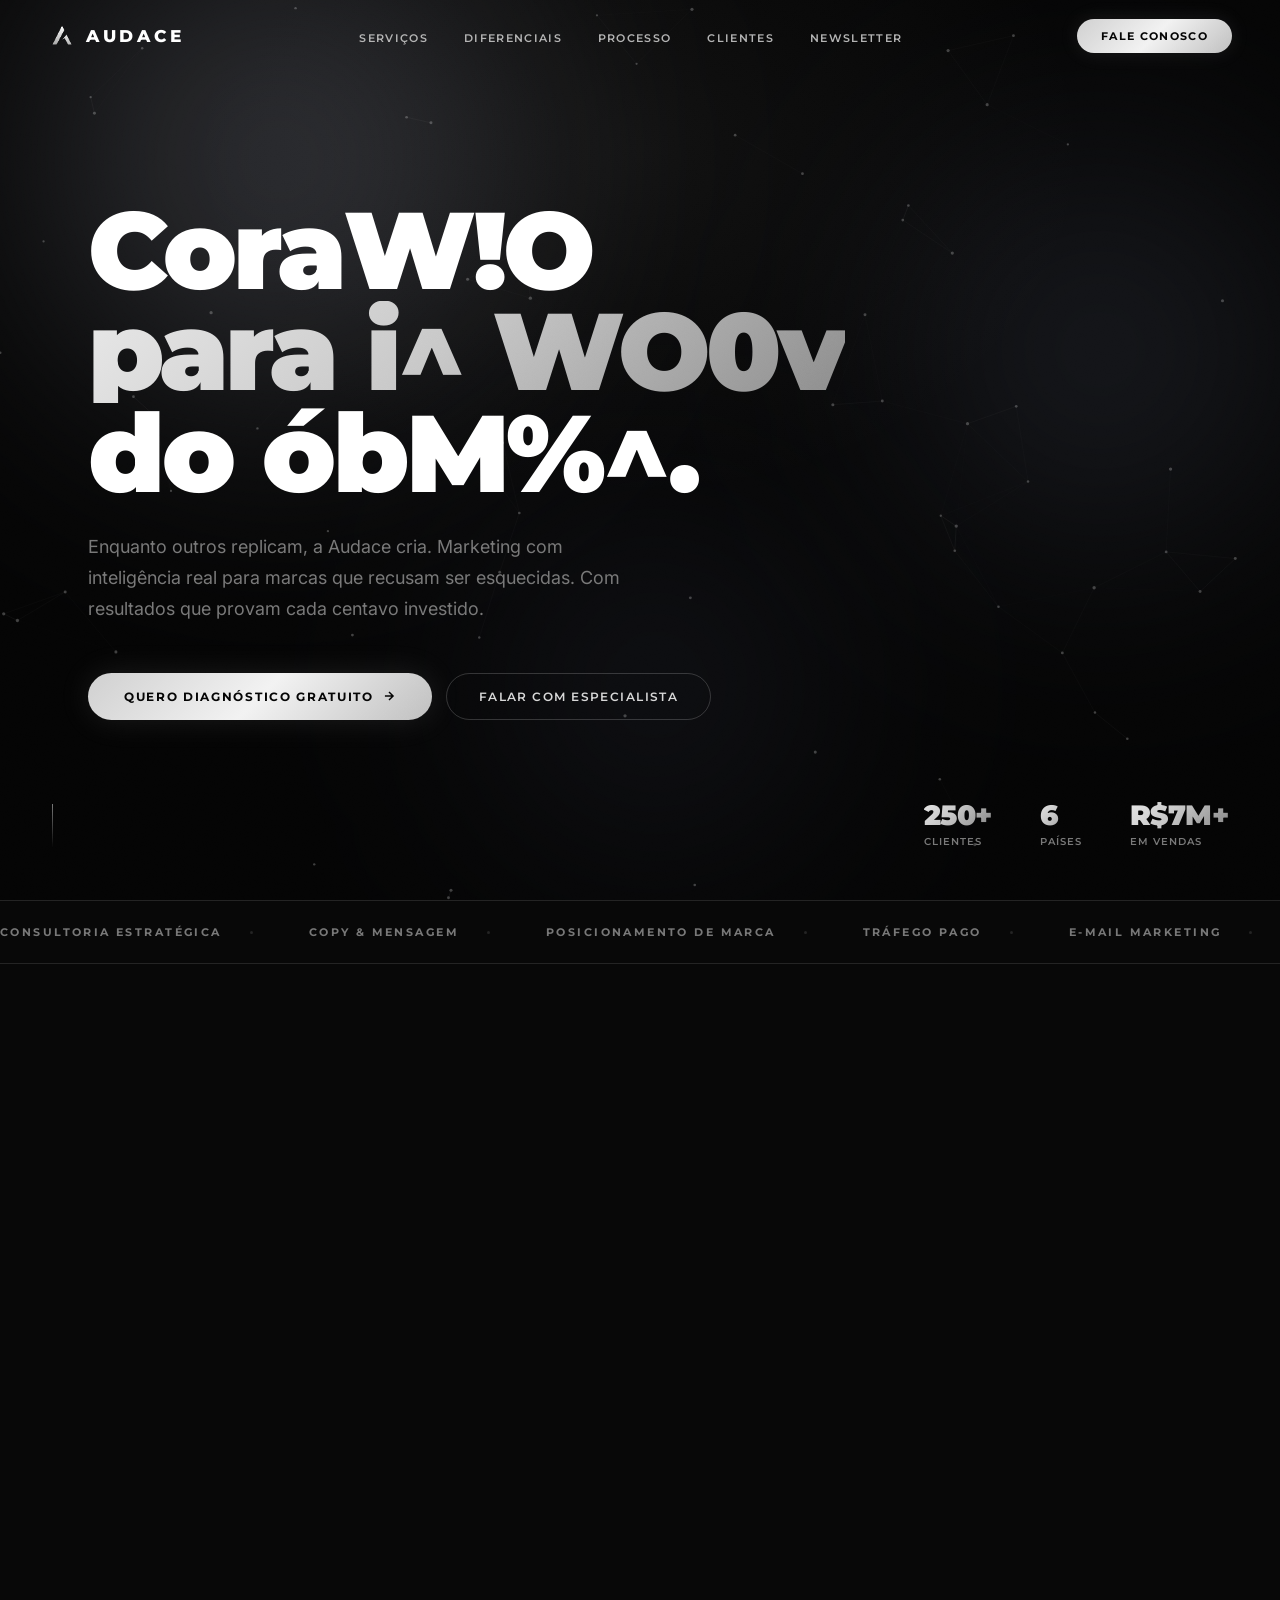
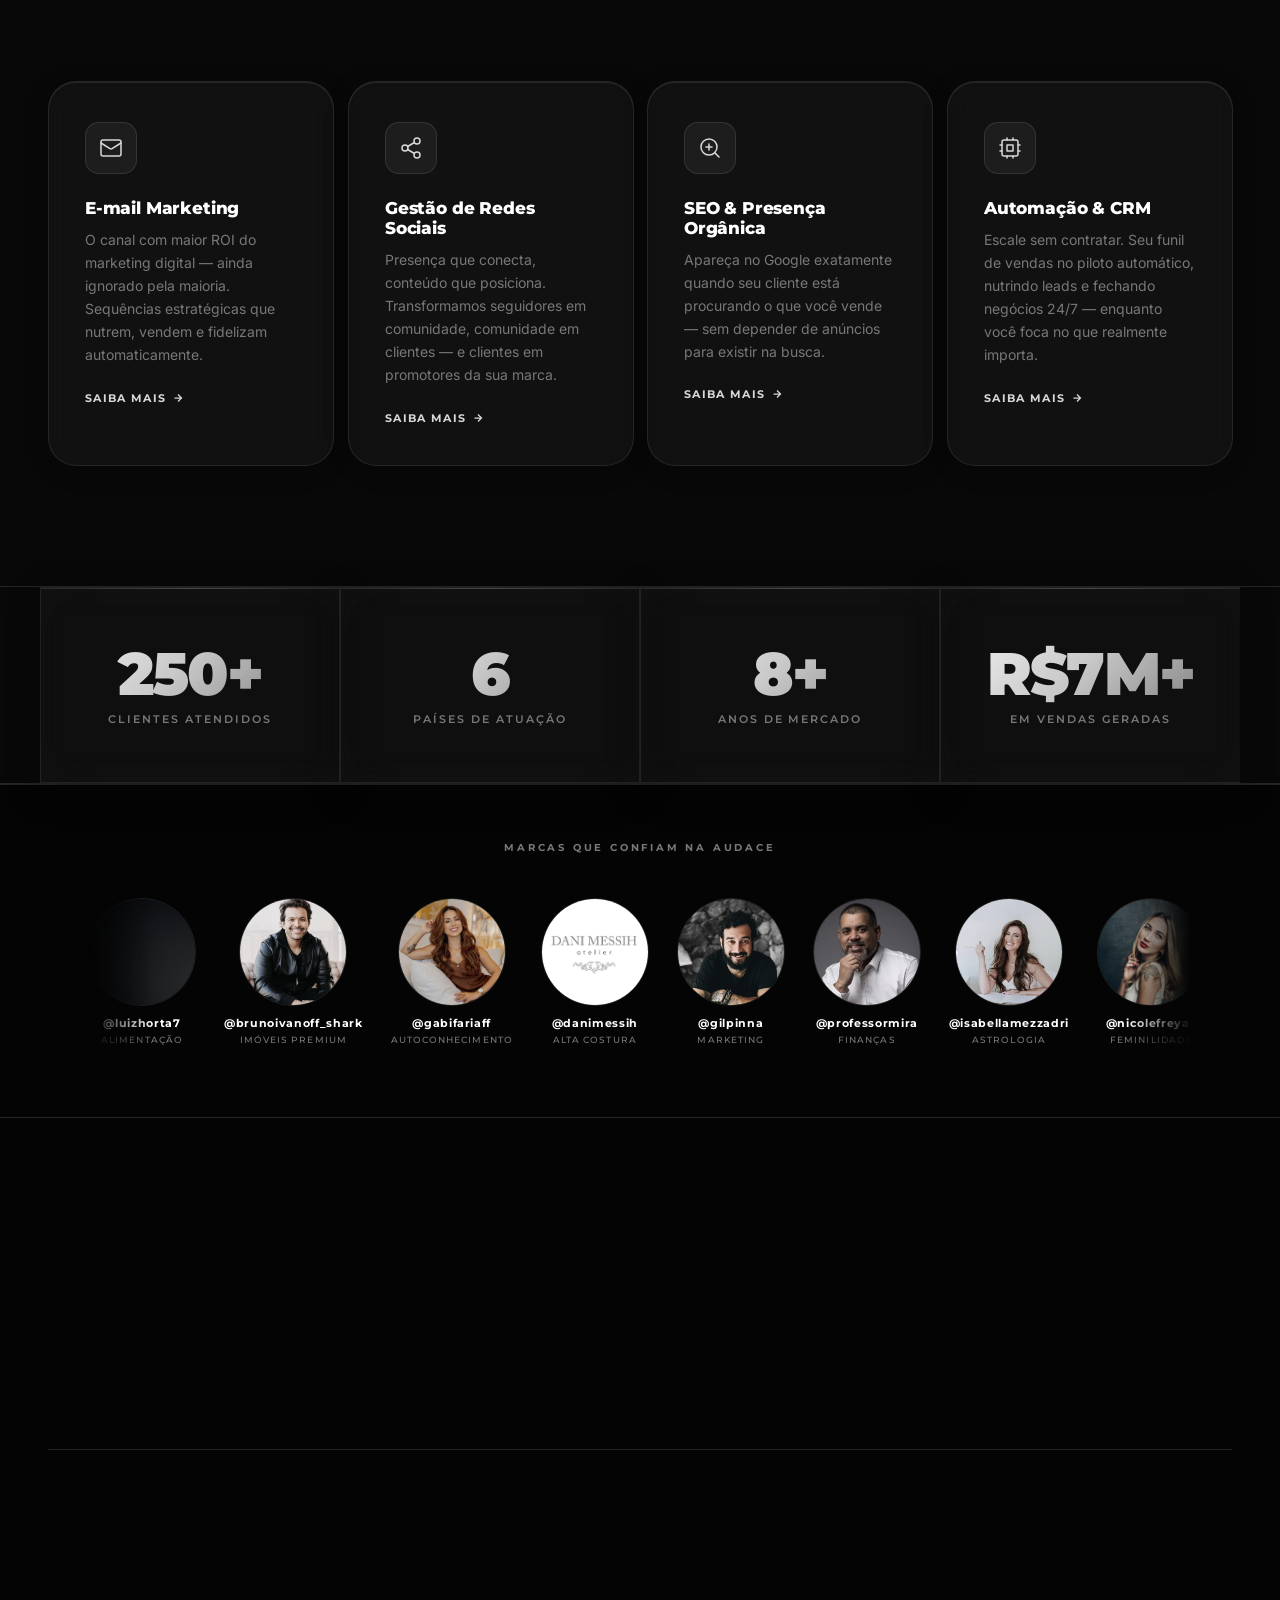
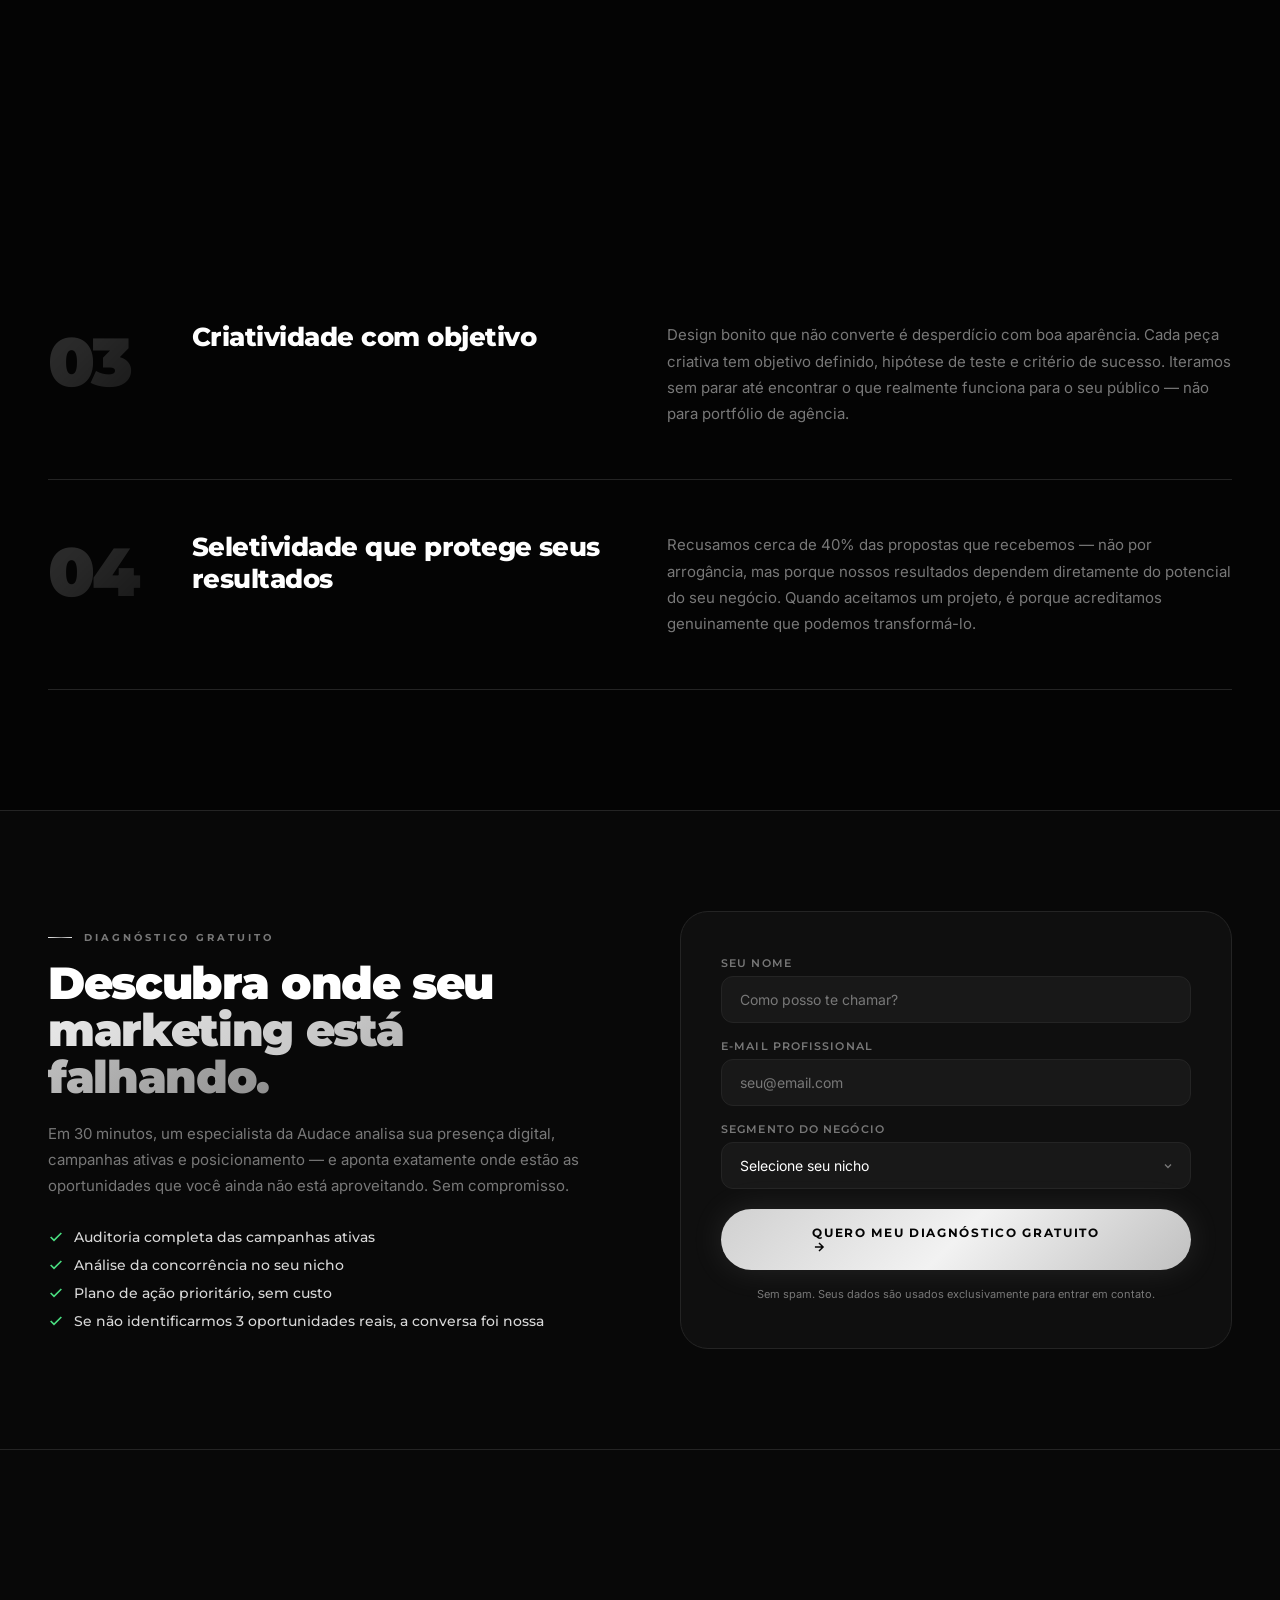
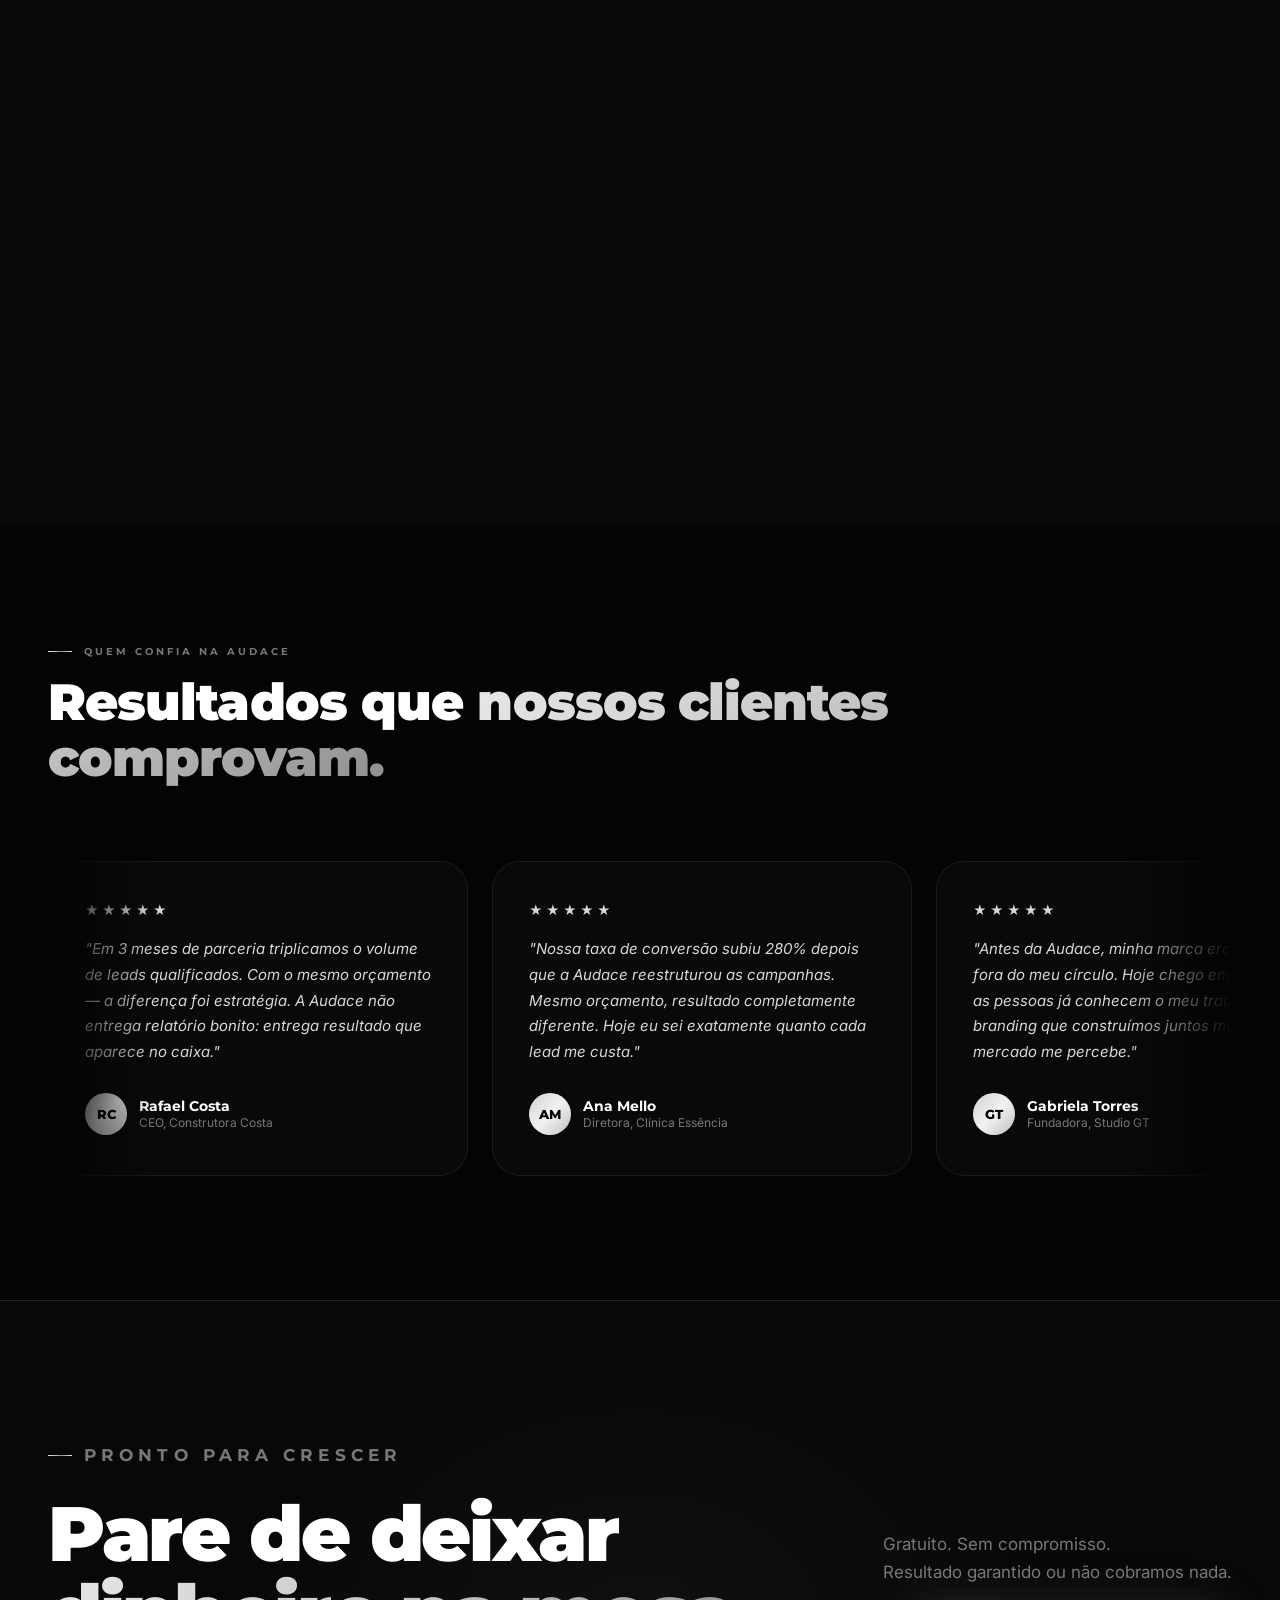
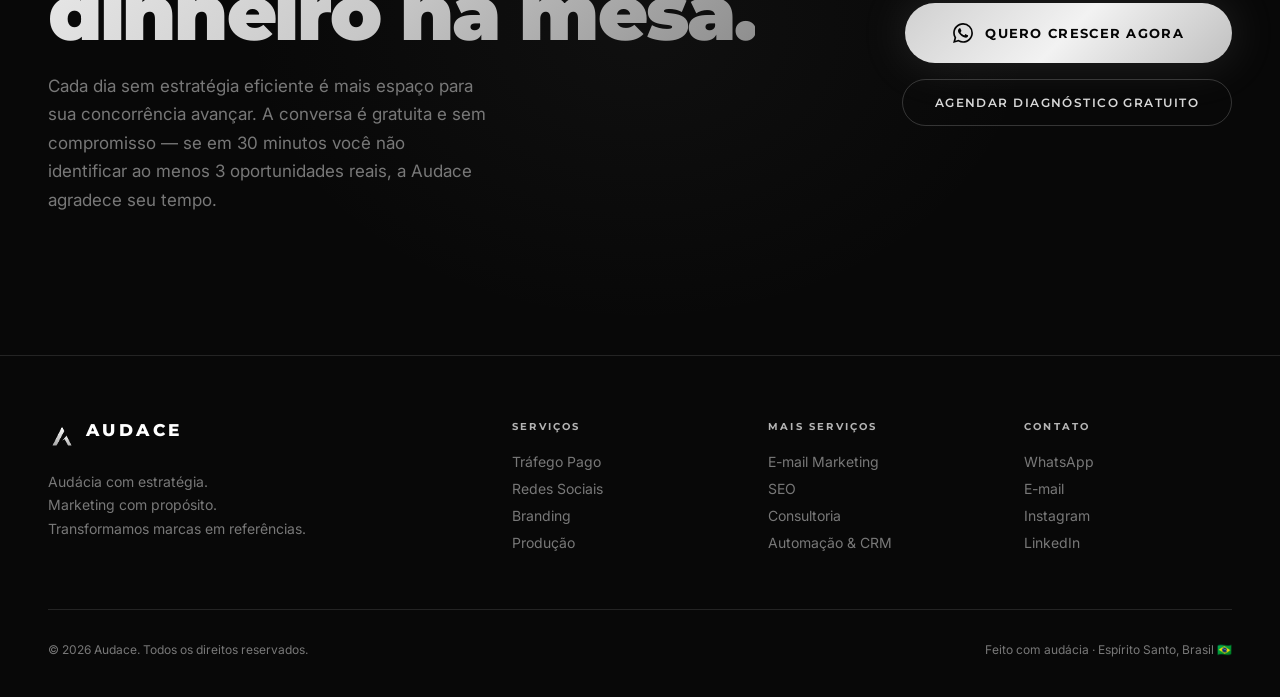
==== commit 9cf84f45: "Fix mobile layout: nav overflow, form padding, carousel card width, button wrapping Co-Authored-By: " ====
--- a/index.html
+++ b/index.html
@@ -569,7 +569,7 @@
     }
 
     @media (max-width: 1024px) { .svc-row { grid-template-columns: 44px 1fr; } .svc-desc { display: none; } .process-editorial { grid-template-columns: repeat(2, 1fr); } .cta-editorial { grid-template-columns: 1fr; gap: 48px; } .cta-right-col { align-items: flex-start; } .cta-aside { text-align: left; } }
-    @media (max-width: 768px) { .hero-inner { padding: 120px 24px 100px; } .hero-numbers { display: none; } .scroll-indicator { display: none; } .why-grid { grid-template-columns: 1fr; } .process-steps { grid-template-columns: repeat(2,1fr); } .testi-grid { grid-template-columns: 1fr; } .why-strip { grid-template-columns: 56px 1fr; gap: 24px; padding: 36px 0; } .why-strip-num { font-size: 44px; } .why-strip-body { grid-template-columns: 1fr; gap: 12px; } .testi-secondary-grid { grid-template-columns: 1fr; } .testi-secondary { padding: 36px 0 0; border-right: none; border-top: 1px solid var(--gray-border); } .testi-secondary:last-child { padding-left: 0; } .testi-quote-mark { font-size: 140px; } .svc-row { grid-template-columns: 36px 1fr; gap: 16px; padding: 22px 0; } .svc-name { font-size: 22px; } }
+    @media (max-width: 768px) { .hero-inner { padding: 120px 24px 100px; } .hero-numbers { display: none; } .scroll-indicator { display: none; } .why-grid { grid-template-columns: 1fr; } .process-steps { grid-template-columns: repeat(2,1fr); } .testi-grid { grid-template-columns: 1fr; } .why-strip { grid-template-columns: 56px 1fr; gap: 24px; padding: 36px 0; } .why-strip-num { font-size: 44px; } .why-strip-body { grid-template-columns: 1fr; gap: 12px; } .testi-secondary-grid { grid-template-columns: 1fr; } .testi-secondary { padding: 36px 0 0; border-right: none; border-top: 1px solid var(--gray-border); } .testi-secondary:last-child { padding-left: 0; } .testi-quote-mark { font-size: 140px; } .svc-row { grid-template-columns: 36px 1fr; gap: 16px; padding: 22px 0; } .svc-name { font-size: 22px; } .testi-track .testi-card { width: 300px; } }
     @media (max-width: 600px) { .services-grid { grid-template-columns: 1fr; } .stats-inner { grid-template-columns: repeat(2,1fr); } .process-steps { grid-template-columns: 1fr; } .process-editorial { grid-template-columns: 1fr; } }
 
     /* ── CLIENTS LOGO BAR ── */
@@ -927,9 +927,15 @@
       .exit-right { padding: 36px 32px 40px; }
     }
     @media (max-width: 600px) {
-      .lead-form-section { padding: 72px 24px; }
+      .lead-form-section { padding: 72px 16px; }
+      .lead-form-right { padding: 28px 20px; }
       .clients-inner { padding: 0 24px; }
       .client-item img { width: 60px; height: 60px; }
+    }
+    @media (max-width: 480px) {
+      .lead-form-btn { white-space: normal; text-align: center; padding: 14px 16px; font-size: 11px; }
+      .exit-left { padding: 32px 20px; }
+      .exit-right { padding: 28px 20px; }
     }
   </style>
 </head>
--- a/style.css
+++ b/style.css
@@ -524,8 +524,9 @@
 /* ── MOBILE — 768px ── */
 @media (max-width: 768px) {
   /* Nav */
+  nav { padding: 0 16px; }
   .nav-links { display: none; }
-  .btn-nav { padding: 8px 18px; font-size: 10px; }
+  .btn-nav { padding: 8px 14px; font-size: 10px; letter-spacing: .08em; white-space: nowrap; }
 
   /* Sections */
   .section { padding: 64px 20px; }
@@ -583,11 +584,15 @@
 
 /* ── MOBILE — 480px ── */
 @media (max-width: 480px) {
+  nav { padding: 0 16px; }
+  .btn-nav { padding: 7px 14px; font-size: 10px; letter-spacing: .08em; }
   .hero-headline { font-size: clamp(1.75rem, 9vw, 2.5rem); }
   .stats-grid { grid-template-columns: 1fr; }
   .stat-val { font-size: 48px; }
   .section-title { font-size: clamp(1.6rem, 7vw, 2.4rem); }
   .logo-mark { height: 28px; }
+  .btn-primary { white-space: normal; text-align: center; padding: 14px 24px; }
+  .btn-ghost { white-space: normal; text-align: center; padding: 14px 24px; }
 }
 
 /* Touch devices — disable hover-only effects */
